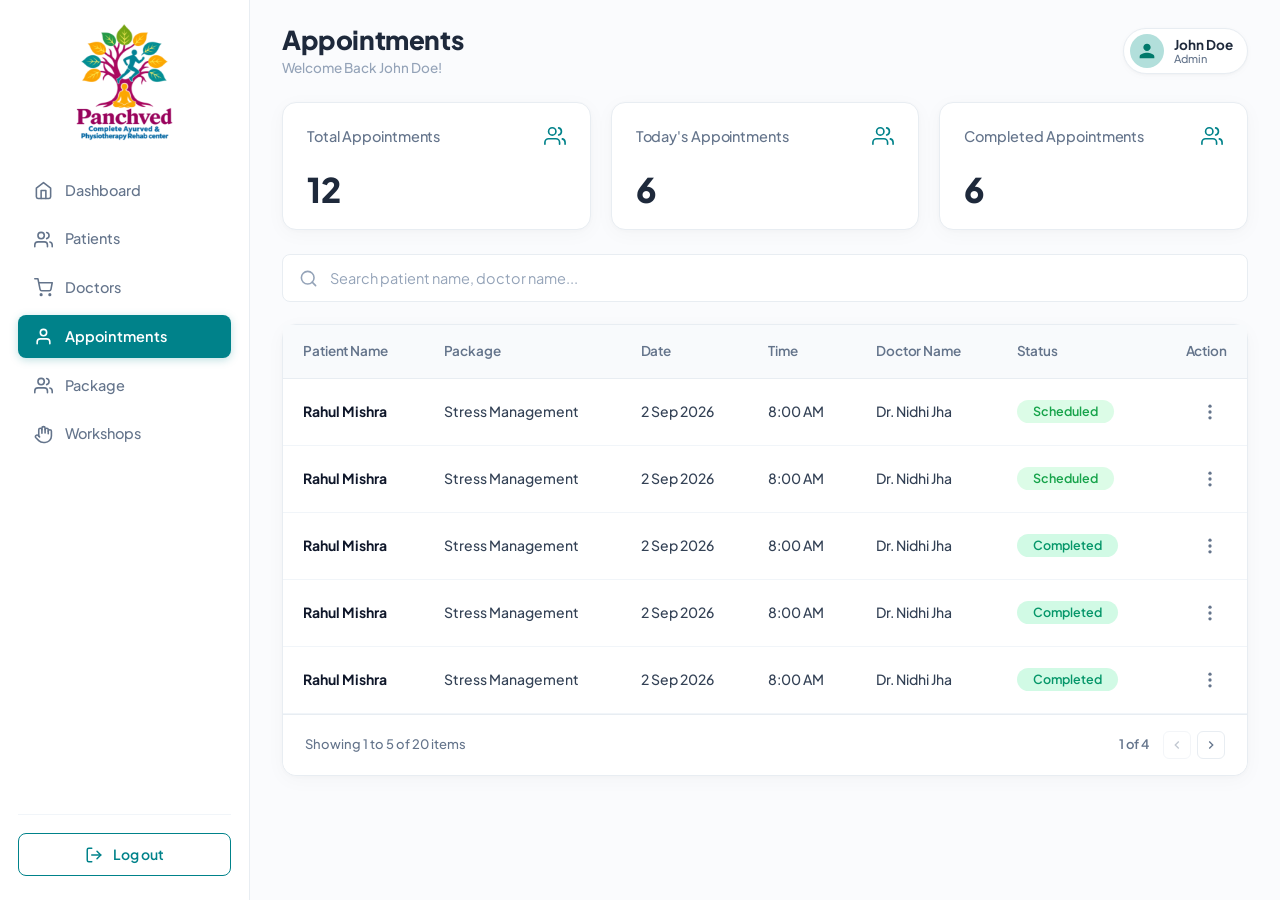
==== appointments.html @ 7e0743d9 "update panchved code" ====
<!DOCTYPE html>
<html lang="en">
<head>
  <meta charset="UTF-8">
  <meta name="viewport" content="width=device-width, initial-scale=1.0">
  <title>Appointments - Panchved Complete Ayurved &amp; Physiotherapy Rehab Center</title>

  <!-- Google Fonts: Plus Jakarta Sans -->
  <link rel="preconnect" href="https://fonts.googleapis.com">
  <link rel="preconnect" href="https://fonts.gstatic.com" crossorigin>
  <link href="https://fonts.googleapis.com/css2?family=Plus+Jakarta+Sans:wght@400;500;600;700;800&display=swap" rel="stylesheet">

  <link rel="stylesheet" href="dashboard.css">
  <link rel="stylesheet" href="patients.css">
  <link rel="stylesheet" href="appointments.css">
</head>
<body>
  <div class="dashboard-layout">
    
    <!-- Mobile Header Bar -->
    <header class="mobile-topbar">
      <button class="menu-toggle-btn" id="menuToggleBtn" aria-label="Toggle navigation menu">
        <svg viewBox="0 0 24 24" fill="none" stroke="currentColor" stroke-width="2" stroke-linecap="round" stroke-linejoin="round">
          <line x1="3" y1="12" x2="21" y2="12"></line>
          <line x1="3" y1="6" x2="21" y2="6"></line>
          <line x1="3" y1="18" x2="21" y2="18"></line>
        </svg>
      </button>
      <div class="mobile-logo-title">
        <span class="brand-title">Panchved</span>
      </div>
      <div class="user-avatar-sm">
        <svg viewBox="0 0 24 24" fill="currentColor">
          <path d="M12 2C6.48 2 2 6.48 2 12s4.48 10 10 10 10-4.48 10-10S17.52 2 12 2zm0 3c1.66 0 3 1.34 3 3s-1.34 3-3 3-3-1.34-3-3 1.34-3 3-3zm0 14.2c-2.5 0-4.71-1.28-6-3.22.03-1.99 4-3.08 6-3.08 1.99 0 5.97 1.09 6 3.08-1.29 1.94-3.5 3.22-6 3.22z"/>
        </svg>
      </div>
    </header>

    <!-- Sidebar Overlay for mobile -->
    <div class="sidebar-overlay" id="sidebarOverlay"></div>

    <!-- Sidebar Navigation -->
    <aside class="sidebar" id="sidebar">
      <!-- Logo Section -->
      <div class="brand-section">
        <a href="dashboard.html" class="brand-logo" aria-label="Panchved Logo">
          <img src="assets/logo.svg" alt="Panchved - Complete Ayurved &amp; Physiotherapy Rehab center" class="brand-logo-img">
        </a>
      </div>

      <!-- Navigation Links -->
      <nav class="sidebar-nav">
        <ul class="nav-list">
          <li class="nav-item">
            <a href="dashboard.html" class="nav-link">
              <svg class="nav-icon" viewBox="0 0 24 24" fill="none" stroke="currentColor" stroke-width="2" stroke-linecap="round" stroke-linejoin="round">
                <path d="M3 9l9-7 9 7v11a2 2 0 0 1-2 2H5a2 2 0 0 1-2-2z"></path>
                <polyline points="9 22 9 12 15 12 15 22"></polyline>
              </svg>
              <span>Dashboard</span>
            </a>
          </li>

          <li class="nav-item">
            <a href="patients.html" class="nav-link">
              <svg class="nav-icon" viewBox="0 0 24 24" fill="none" stroke="currentColor" stroke-width="2" stroke-linecap="round" stroke-linejoin="round">
                <path d="M17 21v-2a4 4 0 0 0-4-4H5a4 4 0 0 0-4 4v2"></path>
                <circle cx="9" cy="7" r="4"></circle>
                <path d="M23 21v-2a4 4 0 0 0-3-3.87"></path>
                <path d="M16 3.13a4 4 0 0 1 0 7.75"></path>
              </svg>
              <span>Patients</span>
            </a>
          </li>

          <li class="nav-item">
            <a href="doctors.html" class="nav-link">
              <svg class="nav-icon" viewBox="0 0 24 24" fill="none" stroke="currentColor" stroke-width="2" stroke-linecap="round" stroke-linejoin="round">
                <circle cx="9" cy="21" r="1"></circle>
                <circle cx="20" cy="21" r="1"></circle>
                <path d="M1 1h4l2.68 13.39a2 2 0 0 0 2 1.61h9.72a2 2 0 0 0 2-1.61L23 6H6"></path>
              </svg>
              <span>Doctors</span>
            </a>
          </li>

          <li class="nav-item">
            <a href="appointments.html" class="nav-link active">
              <svg class="nav-icon" viewBox="0 0 24 24" fill="none" stroke="currentColor" stroke-width="2" stroke-linecap="round" stroke-linejoin="round">
                <path d="M20 21v-2a4 4 0 0 0-4-4H8a4 4 0 0 0-4 4v2"></path>
                <circle cx="12" cy="7" r="4"></circle>
              </svg>
              <span>Appointments</span>
            </a>
          </li>

          <li class="nav-item">
            <a href="packages.html" class="nav-link">
              <svg class="nav-icon" viewBox="0 0 24 24" fill="none" stroke="currentColor" stroke-width="2" stroke-linecap="round" stroke-linejoin="round">
                <path d="M17 21v-2a4 4 0 0 0-4-4H5a4 4 0 0 0-4 4v2"></path>
                <circle cx="9" cy="7" r="4"></circle>
                <path d="M23 21v-2a4 4 0 0 0-3-3.87"></path>
                <path d="M16 3.13a4 4 0 0 1 0 7.75"></path>
              </svg>
              <span>Package</span>
            </a>
          </li>

          <li class="nav-item">
            <a href="workshops.html" class="nav-link">
              <svg class="nav-icon" viewBox="0 0 24 24" fill="none" stroke="currentColor" stroke-width="2" stroke-linecap="round" stroke-linejoin="round">
                <path d="M18 11V6a2 2 0 0 0-2-2v0a2 2 0 0 0-2 2v0"></path>
                <path d="M14 10V4a2 2 0 0 0-2-2v0a2 2 0 0 0-2 2v2"></path>
                <path d="M10 10.5V6a2 2 0 0 0-2-2v0a2 2 0 0 0-2 2v8"></path>
                <path d="M18 8a2 2 0 1 1 4 0v6a8 8 0 0 1-8 8h-2c-2.8 0-4.5-.86-5.99-2.34l-3.6-3.6a2 2 0 0 1 2.83-2.82L7 15"></path>
              </svg>
              <span>Workshops</span>
            </a>
          </li>
        </ul>
      </nav>

      <!-- Logout Button at bottom -->
      <div class="sidebar-footer">
        <a href="index.html" class="logout-btn">
          <svg class="logout-icon" viewBox="0 0 24 24" fill="none" stroke="currentColor" stroke-width="2" stroke-linecap="round" stroke-linejoin="round">
            <path d="M9 21H5a2 2 0 0 1-2-2V5a2 2 0 0 1 2-2h4"></path>
            <polyline points="16 17 21 12 16 7"></polyline>
            <line x1="21" y1="12" x2="9" y2="12"></line>
          </svg>
          <span>Log out</span>
        </a>
      </div>
    </aside>

    <!-- Main Content Area -->
    <main class="main-content">
      
      <!-- Content Header -->
      <header class="content-header">
        <div class="header-titles">
          <h1 class="page-title">Appointments</h1>
          <p class="welcome-text">Welcome Back John Doe!</p>
        </div>

        <!-- User Profile Badge -->
        <div class="user-profile-badge" tabindex="0" role="button" aria-label="User Profile for John Doe">
          <div class="avatar-circle">
            <svg viewBox="0 0 24 24" fill="currentColor">
              <path d="M12 12c2.21 0 4-1.79 4-4s-1.79-4-4-4-4 1.79-4 4 1.79 4 4 4zm0 2c-2.67 0-8 1.34-8 4v2h16v-2c0-2.66-5.33-4-8-4z"/>
            </svg>
          </div>
          <div class="user-info">
            <span class="user-name">John Doe</span>
            <span class="user-role">Admin</span>
          </div>
        </div>
      </header>

      <!-- Stats Grid (Row of 3 Cards matching Screen 1) -->
      <section class="appointments-stats-grid" aria-label="Appointments Statistics">
        
        <!-- Total Appointments Card -->
        <div class="stat-card">
          <div class="stat-card-header">
            <span class="stat-title">Total Appointments</span>
            <div class="stat-icon-wrapper">
              <svg class="stat-icon" viewBox="0 0 24 24" fill="none" stroke="currentColor" stroke-width="2" stroke-linecap="round" stroke-linejoin="round">
                <path d="M17 21v-2a4 4 0 0 0-4-4H5a4 4 0 0 0-4 4v2"></path>
                <circle cx="9" cy="7" r="4"></circle>
                <path d="M23 21v-2a4 4 0 0 0-3-3.87"></path>
                <path d="M16 3.13a4 4 0 0 1 0 7.75"></path>
              </svg>
            </div>
          </div>
          <div class="stat-value">12</div>
        </div>

        <!-- Today's Appointments Card -->
        <div class="stat-card">
          <div class="stat-card-header">
            <span class="stat-title">Today's Appointments</span>
            <div class="stat-icon-wrapper">
              <svg class="stat-icon" viewBox="0 0 24 24" fill="none" stroke="currentColor" stroke-width="2" stroke-linecap="round" stroke-linejoin="round">
                <path d="M17 21v-2a4 4 0 0 0-4-4H5a4 4 0 0 0-4 4v2"></path>
                <circle cx="9" cy="7" r="4"></circle>
                <path d="M23 21v-2a4 4 0 0 0-3-3.87"></path>
                <path d="M16 3.13a4 4 0 0 1 0 7.75"></path>
              </svg>
            </div>
          </div>
          <div class="stat-value">6</div>
        </div>

        <!-- Completed Appointments Card -->
        <div class="stat-card">
          <div class="stat-card-header">
            <span class="stat-title">Completed Appointments</span>
            <div class="stat-icon-wrapper">
              <svg class="stat-icon" viewBox="0 0 24 24" fill="none" stroke="currentColor" stroke-width="2" stroke-linecap="round" stroke-linejoin="round">
                <path d="M17 21v-2a4 4 0 0 0-4-4H5a4 4 0 0 0-4 4v2"></path>
                <circle cx="9" cy="7" r="4"></circle>
                <path d="M23 21v-2a4 4 0 0 0-3-3.87"></path>
                <path d="M16 3.13a4 4 0 0 1 0 7.75"></path>
              </svg>
            </div>
          </div>
          <div class="stat-value">6</div>
        </div>

      </section>

      <!-- Search Toolbar -->
      <section class="toolbar-section full-width-search" aria-label="Search Appointments">
        <div class="search-box-wrapper">
          <svg class="search-icon" viewBox="0 0 24 24" fill="none" stroke="currentColor" stroke-width="2" stroke-linecap="round" stroke-linejoin="round">
            <circle cx="11" cy="11" r="8"></circle>
            <line x1="21" y1="21" x2="16.65" y2="16.65"></line>
          </svg>
          <input 
            type="text" 
            id="appointmentSearchInput" 
            class="search-input" 
            placeholder="Search patient name, doctor name..." 
            aria-label="Search patient name or doctor name"
          />
          <button type="button" class="clear-search-btn" id="clearAppointmentSearchBtn" aria-label="Clear search">×</button>
        </div>
      </section>

      <!-- Appointments Table Card -->
      <section class="table-card" aria-label="Appointments Table">
        <div class="table-responsive">
          <table class="patients-table appointments-table" id="appointmentsTable">
            <thead>
              <tr>
                <th scope="col" class="th-patient-name">Patient Name</th>
                <th scope="col" class="th-package">Package</th>
                <th scope="col" class="th-date">Date</th>
                <th scope="col" class="th-time">Time</th>
                <th scope="col" class="th-doctor">Doctor Name</th>
                <th scope="col" class="th-status">Status</th>
                <th scope="col" class="th-action text-right">Action</th>
              </tr>
            </thead>
            <tbody id="appointmentsTableBody">
              
              <!-- Row 1: Scheduled -->
              <tr class="appointment-row" 
                  data-id="ABC-001"
                  data-patient="Rahul Mishra"
                  data-package="Stress Management"
                  data-date="2 Sept 2026"
                  data-time="03:00 - 03:45 PM"
                  data-table-time="8:00 AM"
                  data-doctor="Dr. Nidhi Jha"
                  data-duration="45 min"
                  data-agenda="Lorem ipsum simple tx Lorem ipsumLorem ipsum simple tx Lorem ipsum"
                  data-prescription="Lorem ipsum simple tx Lorem ipsumLorem ipsum simple tx Lorem ipsum"
                  data-status="Scheduled">
                <td class="td-patient-name font-bold">Rahul Mishra</td>
                <td class="td-package text-muted-dark">Stress Management</td>
                <td class="td-date text-muted-dark">2 Sep 2026</td>
                <td class="td-time text-muted-dark">8:00 AM</td>
                <td class="td-doctor text-muted-dark doctor-name-cell">Dr. Nidhi Jha</td>
                <td class="td-status">
                  <span class="status-badge appt-status status-scheduled">Scheduled</span>
                </td>
                <td class="td-action text-right">
                  <div class="action-menu-container">
                    <button type="button" class="action-dots-btn" aria-label="Actions for Rahul Mishra">
                      <svg viewBox="0 0 24 24" fill="currentColor"><circle cx="12" cy="5" r="2"></circle><circle cx="12" cy="12" r="2"></circle><circle cx="12" cy="19" r="2"></circle></svg>
                    </button>
                    <div class="action-dropdown appt-dropdown" role="menu">
                      <button type="button" class="dropdown-item reassign-btn" role="menuitem">
                        <svg class="item-icon" viewBox="0 0 24 24" fill="none" stroke="currentColor" stroke-width="2">
                          <path d="M17 3a2.828 2.828 0 1 1 4 4L7.5 20.5 2 22l1.5-5.5L17 3z"></path>
                        </svg>
                        <span>Reassign Doctor</span>
                      </button>
                      <button type="button" class="dropdown-item view-appt-btn" role="menuitem">
                        <svg class="item-icon" viewBox="0 0 24 24" fill="none" stroke="currentColor" stroke-width="2">
                          <path d="M1 12s4-8 11-8 11 8 11 8-4 8-11 8-11-8z"></path>
                          <circle cx="12" cy="12" r="3"></circle>
                        </svg>
                        <span>View</span>
                      </button>
                    </div>
                  </div>
                </td>
              </tr>

              <!-- Row 2: Scheduled -->
              <tr class="appointment-row" 
                  data-id="ABC-002"
                  data-patient="Rahul Mishra"
                  data-package="Stress Management"
                  data-date="2 Sept 2026"
                  data-time="03:00 - 03:45 PM"
                  data-table-time="8:00 AM"
                  data-doctor="Dr. Nidhi Jha"
                  data-duration="45 min"
                  data-agenda="Lorem ipsum simple tx Lorem ipsumLorem ipsum simple tx Lorem ipsum"
                  data-prescription="Lorem ipsum simple tx Lorem ipsumLorem ipsum simple tx Lorem ipsum"
                  data-status="Scheduled">
                <td class="td-patient-name font-bold">Rahul Mishra</td>
                <td class="td-package text-muted-dark">Stress Management</td>
                <td class="td-date text-muted-dark">2 Sep 2026</td>
                <td class="td-time text-muted-dark">8:00 AM</td>
                <td class="td-doctor text-muted-dark doctor-name-cell">Dr. Nidhi Jha</td>
                <td class="td-status">
                  <span class="status-badge appt-status status-scheduled">Scheduled</span>
                </td>
                <td class="td-action text-right">
                  <div class="action-menu-container">
                    <button type="button" class="action-dots-btn" aria-label="Actions for Rahul Mishra">
                      <svg viewBox="0 0 24 24" fill="currentColor"><circle cx="12" cy="5" r="2"></circle><circle cx="12" cy="12" r="2"></circle><circle cx="12" cy="19" r="2"></circle></svg>
                    </button>
                    <div class="action-dropdown appt-dropdown" role="menu">
                      <button type="button" class="dropdown-item reassign-btn" role="menuitem">
                        <svg class="item-icon" viewBox="0 0 24 24" fill="none" stroke="currentColor" stroke-width="2"><path d="M17 3a2.828 2.828 0 1 1 4 4L7.5 20.5 2 22l1.5-5.5L17 3z"></path></svg>
                        <span>Reassign Doctor</span>
                      </button>
                      <button type="button" class="dropdown-item view-appt-btn" role="menuitem">
                        <svg class="item-icon" viewBox="0 0 24 24" fill="none" stroke="currentColor" stroke-width="2"><path d="M1 12s4-8 11-8 11 8 11 8-4 8-11 8-11-8z"></path><circle cx="12" cy="12" r="3"></circle></svg>
                        <span>View</span>
                      </button>
                    </div>
                  </div>
                </td>
              </tr>

              <!-- Row 3: Completed -->
              <tr class="appointment-row" 
                  data-id="ABC-003"
                  data-patient="Rahul Mishra"
                  data-package="Stress Management"
                  data-date="2 Sept 2026"
                  data-time="03:00 - 03:45 PM"
                  data-table-time="8:00 AM"
                  data-doctor="Dr. Nidhi Jha"
                  data-duration="45 min"
                  data-agenda="Lorem ipsum simple tx Lorem ipsumLorem ipsum simple tx Lorem ipsum"
                  data-prescription="Lorem ipsum simple tx Lorem ipsumLorem ipsum simple tx Lorem ipsum"
                  data-status="Completed">
                <td class="td-patient-name font-bold">Rahul Mishra</td>
                <td class="td-package text-muted-dark">Stress Management</td>
                <td class="td-date text-muted-dark">2 Sep 2026</td>
                <td class="td-time text-muted-dark">8:00 AM</td>
                <td class="td-doctor text-muted-dark doctor-name-cell">Dr. Nidhi Jha</td>
                <td class="td-status">
                  <span class="status-badge appt-status status-completed">Completed</span>
                </td>
                <td class="td-action text-right">
                  <div class="action-menu-container">
                    <button type="button" class="action-dots-btn" aria-label="Actions for Rahul Mishra">
                      <svg viewBox="0 0 24 24" fill="currentColor"><circle cx="12" cy="5" r="2"></circle><circle cx="12" cy="12" r="2"></circle><circle cx="12" cy="19" r="2"></circle></svg>
                    </button>
                    <div class="action-dropdown appt-dropdown" role="menu">
                      <button type="button" class="dropdown-item reassign-btn" role="menuitem">
                        <svg class="item-icon" viewBox="0 0 24 24" fill="none" stroke="currentColor" stroke-width="2"><path d="M17 3a2.828 2.828 0 1 1 4 4L7.5 20.5 2 22l1.5-5.5L17 3z"></path></svg>
                        <span>Reassign Doctor</span>
                      </button>
                      <button type="button" class="dropdown-item view-appt-btn" role="menuitem">
                        <svg class="item-icon" viewBox="0 0 24 24" fill="none" stroke="currentColor" stroke-width="2"><path d="M1 12s4-8 11-8 11 8 11 8-4 8-11 8-11-8z"></path><circle cx="12" cy="12" r="3"></circle></svg>
                        <span>View</span>
                      </button>
                    </div>
                  </div>
                </td>
              </tr>

              <!-- Row 4: Completed -->
              <tr class="appointment-row" 
                  data-id="ABC-004"
                  data-patient="Rahul Mishra"
                  data-package="Stress Management"
                  data-date="2 Sept 2026"
                  data-time="03:00 - 03:45 PM"
                  data-table-time="8:00 AM"
                  data-doctor="Dr. Nidhi Jha"
                  data-duration="45 min"
                  data-agenda="Lorem ipsum simple tx Lorem ipsumLorem ipsum simple tx Lorem ipsum"
                  data-prescription="Lorem ipsum simple tx Lorem ipsumLorem ipsum simple tx Lorem ipsum"
                  data-status="Completed">
                <td class="td-patient-name font-bold">Rahul Mishra</td>
                <td class="td-package text-muted-dark">Stress Management</td>
                <td class="td-date text-muted-dark">2 Sep 2026</td>
                <td class="td-time text-muted-dark">8:00 AM</td>
                <td class="td-doctor text-muted-dark doctor-name-cell">Dr. Nidhi Jha</td>
                <td class="td-status">
                  <span class="status-badge appt-status status-completed">Completed</span>
                </td>
                <td class="td-action text-right">
                  <div class="action-menu-container">
                    <button type="button" class="action-dots-btn" aria-label="Actions for Rahul Mishra">
                      <svg viewBox="0 0 24 24" fill="currentColor"><circle cx="12" cy="5" r="2"></circle><circle cx="12" cy="12" r="2"></circle><circle cx="12" cy="19" r="2"></circle></svg>
                    </button>
                    <div class="action-dropdown appt-dropdown" role="menu">
                      <button type="button" class="dropdown-item reassign-btn" role="menuitem">
                        <svg class="item-icon" viewBox="0 0 24 24" fill="none" stroke="currentColor" stroke-width="2"><path d="M17 3a2.828 2.828 0 1 1 4 4L7.5 20.5 2 22l1.5-5.5L17 3z"></path></svg>
                        <span>Reassign Doctor</span>
                      </button>
                      <button type="button" class="dropdown-item view-appt-btn" role="menuitem">
                        <svg class="item-icon" viewBox="0 0 24 24" fill="none" stroke="currentColor" stroke-width="2"><path d="M1 12s4-8 11-8 11 8 11 8-4 8-11 8-11-8z"></path><circle cx="12" cy="12" r="3"></circle></svg>
                        <span>View</span>
                      </button>
                    </div>
                  </div>
                </td>
              </tr>

              <!-- Row 5: Completed -->
              <tr class="appointment-row" 
                  data-id="ABC-005"
                  data-patient="Rahul Mishra"
                  data-package="Stress Management"
                  data-date="2 Sept 2026"
                  data-time="03:00 - 03:45 PM"
                  data-table-time="8:00 AM"
                  data-doctor="Dr. Nidhi Jha"
                  data-duration="45 min"
                  data-agenda="Lorem ipsum simple tx Lorem ipsumLorem ipsum simple tx Lorem ipsum"
                  data-prescription="Lorem ipsum simple tx Lorem ipsumLorem ipsum simple tx Lorem ipsum"
                  data-status="Completed">
                <td class="td-patient-name font-bold">Rahul Mishra</td>
                <td class="td-package text-muted-dark">Stress Management</td>
                <td class="td-date text-muted-dark">2 Sep 2026</td>
                <td class="td-time text-muted-dark">8:00 AM</td>
                <td class="td-doctor text-muted-dark doctor-name-cell">Dr. Nidhi Jha</td>
                <td class="td-status">
                  <span class="status-badge appt-status status-completed">Completed</span>
                </td>
                <td class="td-action text-right">
                  <div class="action-menu-container">
                    <button type="button" class="action-dots-btn" aria-label="Actions for Rahul Mishra">
                      <svg viewBox="0 0 24 24" fill="currentColor"><circle cx="12" cy="5" r="2"></circle><circle cx="12" cy="12" r="2"></circle><circle cx="12" cy="19" r="2"></circle></svg>
                    </button>
                    <div class="action-dropdown appt-dropdown" role="menu">
                      <button type="button" class="dropdown-item reassign-btn" role="menuitem">
                        <svg class="item-icon" viewBox="0 0 24 24" fill="none" stroke="currentColor" stroke-width="2"><path d="M17 3a2.828 2.828 0 1 1 4 4L7.5 20.5 2 22l1.5-5.5L17 3z"></path></svg>
                        <span>Reassign Doctor</span>
                      </button>
                      <button type="button" class="dropdown-item view-appt-btn" role="menuitem">
                        <svg class="item-icon" viewBox="0 0 24 24" fill="none" stroke="currentColor" stroke-width="2"><path d="M1 12s4-8 11-8 11 8 11 8-4 8-11 8-11-8z"></path><circle cx="12" cy="12" r="3"></circle></svg>
                        <span>View</span>
                      </button>
                    </div>
                  </div>
                </td>
              </tr>

            </tbody>
          </table>
        </div>

        <!-- Table Footer / Pagination -->
        <footer class="table-pagination-footer">
          <div class="pagination-info">
            Showing <span id="apptShowingStart">1</span> to <span id="apptShowingEnd">5</span> of <span id="apptTotalItems">20</span> items
          </div>
          <div class="pagination-controls">
            <span class="page-indicator" id="apptPageIndicator">1 of 4</span>
            <div class="page-arrows">
              <button type="button" class="pagination-arrow-btn" id="apptPrevPageBtn" aria-label="Previous page" disabled>
                <svg viewBox="0 0 24 24" fill="none" stroke="currentColor" stroke-width="2.2"><polyline points="15 18 9 12 15 6"></polyline></svg>
              </button>
              <button type="button" class="pagination-arrow-btn" id="apptNextPageBtn" aria-label="Next page">
                <svg viewBox="0 0 24 24" fill="none" stroke="currentColor" stroke-width="2.2"><polyline points="9 18 15 12 9 6"></polyline></svg>
              </button>
            </div>
          </div>
        </footer>
      </section>

    </main>
  </div>

  <!-- ==========================================================================
       MODAL 1: REASSIGN DOCTOR MODAL DIALOG (Screen 2)
       ========================================================================== -->
  <div class="modal-backdrop" id="reassignDoctorModal" role="dialog" aria-modal="true" aria-labelledby="reassignModalTitle" aria-hidden="true">
    <div class="modal-card reassign-modal-card">
      
      <button type="button" class="modal-close-btn" id="closeReassignModalBtn" aria-label="Close modal">
        <svg viewBox="0 0 24 24" fill="none" stroke="currentColor" stroke-width="2.2"><line x1="18" y1="6" x2="6" y2="18"></line><line x1="6" y1="6" x2="18" y2="18"></line></svg>
      </button>

      <div class="reassign-modal-content">
        <h2 id="reassignModalTitle" class="reassign-modal-title">Reassign Doctor</h2>
        
        <form id="reassignForm" class="reassign-form">
          <div class="form-field-group">
            <label for="doctorSelectInput" class="form-label">Select Doctor</label>
            <div class="select-dropdown-container">
              <select id="doctorSelectInput" class="form-select-input" required>
                <option value="" disabled selected>Select Doctor</option>
                <option value="Dr. Nidhi Jha">Dr. Nidhi Jha</option>
                <option value="Dr. Rohit Mehra">Dr. Rohit Mehra</option>
                <option value="Dr. Priya Patel">Dr. Priya Patel</option>
                <option value="Dr. Ankit Verma">Dr. Ankit Verma</option>
              </select>
              <svg class="select-chevron" viewBox="0 0 24 24" fill="none" stroke="currentColor" stroke-width="2.2">
                <polyline points="6 9 12 15 18 9"></polyline>
              </svg>
            </div>
          </div>

          <div class="reassign-btn-row">
            <button type="submit" class="reassign-submit-btn" id="reassignSubmitBtn">
              <span>Reassign</span>
            </button>
          </div>
        </form>
      </div>

    </div>
  </div>

  <!-- ==========================================================================
       MODAL 2: VIEW APPOINTMENT HISTORY MODAL DIALOG (Screen 3)
       ========================================================================== -->
  <div class="modal-backdrop" id="viewAppointmentModal" role="dialog" aria-modal="true" aria-labelledby="apptModalTitle" aria-hidden="true">
    <div class="modal-card">
      
      <button type="button" class="modal-close-btn" id="closeApptModalBtn" aria-label="Close modal">
        <svg viewBox="0 0 24 24" fill="none" stroke="currentColor" stroke-width="2.2"><line x1="18" y1="6" x2="6" y2="18"></line><line x1="6" y1="6" x2="18" y2="18"></line></svg>
      </button>

      <header class="modal-header">
        <div class="modal-header-icon-wrapper">
          <svg class="modal-header-icon" viewBox="0 0 24 24" fill="none" stroke="currentColor" stroke-width="2">
            <path d="M1 12s4-8 11-8 11 8 11 8-4 8-11 8-11-8z"></path>
            <circle cx="12" cy="12" r="3"></circle>
          </svg>
        </div>
        <div class="modal-header-text">
          <h2 id="apptModalTitle" class="modal-title">View</h2>
          <p class="modal-subtitle">Your Viewing Appointment History</p>
        </div>
      </header>

      <div class="modal-body">
        <div class="details-grid">
          <div class="detail-row"><span class="detail-key">Appointment ID:</span><span class="detail-val" id="modalApptId">ABC-001</span></div>
          <div class="detail-row"><span class="detail-key">Patient Name:</span><span class="detail-val" id="modalApptPatient">Rahul Mishra</span></div>
          <div class="detail-row"><span class="detail-key">Package:</span><span class="detail-val" id="modalApptPackage">Stress Management</span></div>
          <div class="detail-row"><span class="detail-key">Date:</span><span class="detail-val" id="modalApptDate">2 Sept 2026</span></div>
          <div class="detail-row"><span class="detail-key">Time:</span><span class="detail-val" id="modalApptTime">03:00 - 03:45 PM</span></div>
          <div class="detail-row"><span class="detail-key">Doctors Name:</span><span class="detail-val" id="modalApptDoctor">Dr. Rohit Mehra</span></div>
          <div class="detail-row"><span class="detail-key">Duration:</span><span class="detail-val" id="modalApptDuration">45 min</span></div>
          <div class="detail-row"><span class="detail-key">Agenda:</span><span class="detail-val text-long" id="modalApptAgenda">Lorem ipsum simple tx Lorem ipsumLorem ipsum simple tx Lorem ipsum</span></div>
          <div class="detail-row"><span class="detail-key">Prescription :</span><span class="detail-val text-long" id="modalApptPrescription">Lorem ipsum simple tx Lorem ipsumLorem ipsum simple tx Lorem ipsum</span></div>
        </div>
      </div>

    </div>
  </div>

  <script src="dashboard.js"></script>
  <script src="appointments.js"></script>
</body>
</html>
---- dashboard.css ----
/* ==========================================================================
   Panchved Admin - Dashboard Styles
   Theme: Healthcare / Ayurveda & Physiotherapy Management
   ========================================================================== */

:root {
  /* Brand Color Palette */
  --primary-teal: #00828A;
  --primary-teal-hover: #006D74;
  --primary-teal-light: rgba(0, 130, 138, 0.08);
  --primary-teal-focus-ring: rgba(0, 130, 138, 0.18);
  
  --brand-magenta: #941854;
  --brand-blue: #0F647E;
  
  /* Neutral Color Palette */
  --bg-page: #FAFBFD;
  --bg-card: #FFFFFF;
  --bg-sidebar: #FFFFFF;
  
  --text-primary: #1E293B;
  --text-secondary: #64748B;
  --text-muted: #94A3B8;
  
  /* Borders & Dividers */
  --border-color: #E8EDF2;
  --border-subtle: #F1F5F9;
  --border-hover: #CBD5E1;
  --grid-line-color: #E2E8F0;
  
  /* UI Metrics */
  --sidebar-width: 250px;
  --radius-sm: 6px;
  --radius-md: 8px;
  --radius-lg: 14px;
  --radius-xl: 18px;
  --radius-pill: 50px;
  
  /* Shadows */
  --shadow-subtle: 0 2px 10px rgba(0, 0, 0, 0.02), 0 1px 3px rgba(0, 0, 0, 0.03);
  --shadow-card: 0 4px 20px rgba(0, 0, 0, 0.03), 0 1px 4px rgba(0, 0, 0, 0.02);
  --shadow-tooltip: 0 4px 16px rgba(0, 0, 0, 0.08);
  
  /* Typography */
  --font-family: 'Plus Jakarta Sans', -apple-system, BlinkMacSystemFont, 'Segoe UI', Roboto, Helvetica, Arial, sans-serif;
  --transition-fast: 0.18s ease;
  --transition-normal: 0.25s ease;
}

/* Base Reset */
*, *::before, *::after {
  box-sizing: border-box;
  margin: 0;
  padding: 0;
}

html {
  font-size: 16px;
  -webkit-text-size-adjust: 100%;
}

body {
  font-family: var(--font-family);
  background-color: var(--bg-page);
  color: var(--text-primary);
  min-height: 100vh;
  line-height: 1.5;
  -webkit-font-smoothing: antialiased;
  -moz-osx-font-smoothing: grayscale;
}

/* Dashboard Overall Grid/Flex Layout */
.dashboard-layout {
  display: flex;
  min-height: 100vh;
  width: 100%;
}

/* ==========================================================================
   Mobile Header Bar (Visible on mobile only)
   ========================================================================== */
.mobile-topbar {
  display: none;
  position: fixed;
  top: 0;
  left: 0;
  right: 0;
  height: 60px;
  background: #FFFFFF;
  border-bottom: 1px solid var(--border-color);
  padding: 0 16px;
  align-items: center;
  justify-content: space-between;
  z-index: 100;
}

.menu-toggle-btn {
  background: none;
  border: none;
  padding: 8px;
  cursor: pointer;
  color: var(--text-primary);
  border-radius: var(--radius-sm);
  display: flex;
  align-items: center;
  justify-content: center;
}

.menu-toggle-btn svg {
  width: 24px;
  height: 24px;
}

.mobile-logo-title .brand-title {
  font-size: 18px;
  font-weight: 800;
  color: var(--brand-magenta);
}

.user-avatar-sm {
  width: 34px;
  height: 34px;
  border-radius: 50%;
  background: var(--primary-teal-light);
  color: var(--primary-teal);
  display: flex;
  align-items: center;
  justify-content: center;
}

.user-avatar-sm svg {
  width: 20px;
  height: 20px;
}

.sidebar-overlay {
  display: none;
  position: fixed;
  inset: 0;
  background: rgba(15, 23, 42, 0.4);
  backdrop-filter: blur(2px);
  z-index: 90;
  opacity: 0;
  transition: opacity var(--transition-normal);
}

.sidebar-overlay.active {
  display: block;
  opacity: 1;
}

/* ==========================================================================
   Sidebar Navigation
   ========================================================================== */
.sidebar {
  width: var(--sidebar-width);
  background-color: var(--bg-sidebar);
  border-right: 1px solid var(--border-color);
  display: flex;
  flex-direction: column;
  flex-shrink: 0;
  padding: 24px 18px 24px;
  height: 100vh;
  position: sticky;
  top: 0;
  overflow-y: auto;
  z-index: 95;
  transition: transform var(--transition-normal);
}

/* Sidebar Brand / Logo */
.brand-section {
  display: flex;
  flex-direction: column;
  align-items: center;
  justify-content: center;
  padding-bottom: 20px;
  user-select: none;
}

.brand-logo {
  display: flex;
  justify-content: center;
  align-items: center;
  text-decoration: none;
  transition: transform var(--transition-fast);
}

.brand-logo:hover {
  transform: scale(1.03);
}

.brand-logo-img {
  width: 105px;
  max-width: 100%;
  height: auto;
  display: block;
  object-fit: contain;
}

/* Sidebar Nav Items */
.sidebar-nav {
  flex: 1;
  margin-top: 8px;
}

.nav-list {
  list-style: none;
  display: flex;
  flex-direction: column;
  gap: 6px;
}

.nav-item {
  width: 100%;
}

.nav-link {
  display: flex;
  align-items: center;
  gap: 12px;
  padding: 10.5px 16px;
  color: var(--text-secondary);
  text-decoration: none;
  font-size: 14.5px;
  font-weight: 500;
  border-radius: var(--radius-md);
  transition: all var(--transition-fast);
}

.nav-icon {
  width: 19px;
  height: 19px;
  stroke-width: 2;
  flex-shrink: 0;
  transition: stroke var(--transition-fast);
}

.nav-link:hover {
  background-color: var(--primary-teal-light);
  color: var(--primary-teal);
}

.nav-link.active {
  background-color: var(--primary-teal);
  color: #FFFFFF;
  font-weight: 600;
  box-shadow: 0 2px 8px rgba(0, 130, 138, 0.25);
}

.nav-link.active .nav-icon {
  stroke: #FFFFFF;
}

/* Sidebar Footer / Log out */
.sidebar-footer {
  padding-top: 18px;
  border-top: 1px solid var(--border-subtle);
}

.logout-btn {
  display: flex;
  align-items: center;
  justify-content: center;
  gap: 10px;
  width: 100%;
  padding: 10px 14px;
  background-color: #FFFFFF;
  border: 1.5px solid var(--primary-teal);
  color: var(--primary-teal);
  text-decoration: none;
  font-size: 14px;
  font-weight: 600;
  border-radius: var(--radius-md);
  transition: all var(--transition-fast);
}

.logout-icon {
  width: 18px;
  height: 18px;
}

.logout-btn:hover {
  background-color: var(--primary-teal);
  color: #FFFFFF;
  box-shadow: 0 2px 8px rgba(0, 130, 138, 0.2);
}

/* ==========================================================================
   Main Content Layout
   ========================================================================== */
.main-content {
  flex: 1;
  display: flex;
  flex-direction: column;
  padding: 24px 32px 36px;
  max-width: 1440px;
  overflow-x: hidden;
}

/* Content Header */
.content-header {
  display: flex;
  align-items: center;
  justify-content: space-between;
  margin-bottom: 24px;
}

.header-titles .page-title {
  font-size: 26px;
  font-weight: 800;
  color: var(--text-primary);
  letter-spacing: -0.4px;
  line-height: 1.2;
}

.header-titles .welcome-text {
  font-size: 13.5px;
  font-weight: 500;
  color: var(--text-muted);
  margin-top: 3px;
}

/* User Profile Badge */
.user-profile-badge {
  display: inline-flex;
  align-items: center;
  gap: 10px;
  padding: 5px 14px 5px 6px;
  background: #FFFFFF;
  border: 1px solid var(--border-color);
  border-radius: var(--radius-pill);
  box-shadow: var(--shadow-subtle);
  cursor: pointer;
  user-select: none;
  transition: all var(--transition-fast);
}

.user-profile-badge:hover {
  border-color: var(--border-hover);
  box-shadow: 0 3px 12px rgba(0, 0, 0, 0.05);
}

.avatar-circle {
  width: 34px;
  height: 34px;
  border-radius: 50%;
  background-color: #B2DFDB;
  color: #00796B;
  display: flex;
  align-items: center;
  justify-content: center;
  overflow: hidden;
}

.avatar-circle svg {
  width: 22px;
  height: 22px;
}

.user-info {
  display: flex;
  flex-direction: column;
  line-height: 1.15;
}

.user-name {
  font-size: 13.5px;
  font-weight: 700;
  color: var(--text-primary);
}

.user-role {
  font-size: 11px;
  font-weight: 500;
  color: var(--text-secondary);
}

/* ==========================================================================
   Stats Grid
   ========================================================================== */
.stats-grid {
  display: grid;
  grid-template-columns: repeat(4, 1fr);
  gap: 18px;
  margin-bottom: 24px;
}

.stat-card {
  background: var(--bg-card);
  border: 1px solid var(--border-color);
  border-radius: var(--radius-lg);
  padding: 20px 22px 18px;
  box-shadow: var(--shadow-subtle);
  display: flex;
  flex-direction: column;
  justify-content: space-between;
  transition: transform var(--transition-fast), box-shadow var(--transition-fast), border-color var(--transition-fast);
}

.stat-card:hover {
  transform: translateY(-2px);
  border-color: var(--border-hover);
  box-shadow: var(--shadow-card);
}

.stat-card-header {
  display: flex;
  align-items: center;
  justify-content: space-between;
}

.stat-title {
  font-size: 14.5px;
  font-weight: 600;
  color: var(--text-secondary);
  letter-spacing: -0.1px;
}

.stat-icon-wrapper {
  display: flex;
  align-items: center;
  justify-content: center;
}

.stat-icon {
  width: 20px;
  height: 20px;
  color: var(--primary-teal);
  stroke-width: 1.8;
}

.stat-value {
  font-size: 34px;
  font-weight: 800;
  color: var(--text-primary);
  line-height: 1.1;
  margin-top: 14px;
  letter-spacing: -0.8px;
}

/* ==========================================================================
   Chart Card ("Total Patients Onboarded")
   ========================================================================== */
.chart-card {
  background: var(--bg-card);
  border: 1px solid var(--border-color);
  border-radius: var(--radius-lg);
  padding: 24px 28px 20px;
  box-shadow: var(--shadow-card);
  display: flex;
  flex-direction: column;
}

.chart-card-header {
  display: flex;
  align-items: center;
  justify-content: space-between;
  margin-bottom: 18px;
  flex-wrap: wrap;
  gap: 12px;
}

.chart-title {
  font-size: 18px;
  font-weight: 700;
  color: var(--text-primary);
  letter-spacing: -0.2px;
}

/* Filter Dropdown */
.custom-select {
  display: inline-flex;
  align-items: center;
  gap: 8px;
  padding: 6px 14px;
  background: #FFFFFF;
  border: 1px solid var(--border-color);
  border-radius: var(--radius-md);
  font-size: 13.5px;
  font-weight: 500;
  color: var(--text-secondary);
  cursor: pointer;
  user-select: none;
  transition: all var(--transition-fast);
}

.custom-select:hover {
  border-color: var(--primary-teal);
  color: var(--primary-teal);
}

.custom-select:focus-visible {
  outline: 2px solid var(--primary-teal);
  outline-offset: 1px;
}

.dropdown-chevron {
  width: 14px;
  height: 14px;
  stroke-width: 2.2;
}

/* SVG Chart */
.chart-container {
  width: 100%;
  overflow-x: auto;
  overflow-y: hidden;
  padding-bottom: 4px;
}

.svg-chart-wrapper {
  min-width: 720px;
  width: 100%;
  position: relative;
}

.patients-svg-chart {
  width: 100%;
  height: 380px;
  display: block;
}

/* SVG Grid & Axis Styles */
.grid-line {
  stroke: var(--grid-line-color);
  stroke-dasharray: 3 3;
  stroke-width: 1;
}

.axis-baseline {
  stroke: var(--grid-line-color);
  stroke-dasharray: none;
  stroke-width: 1.2;
}

.axis-label {
  font-family: var(--font-family);
  font-size: 12.5px;
  fill: var(--text-secondary);
  font-weight: 500;
  user-select: none;
}

.y-axis-label {
  text-anchor: end;
}

.x-axis-label {
  font-size: 12px;
}

/* Chart Curve & Points */
.chart-stroke {
  transition: stroke-width var(--transition-fast);
}

.point-circle {
  fill: #FFFFFF;
  stroke: var(--primary-teal);
  stroke-width: 2.5;
  cursor: pointer;
  transition: transform var(--transition-fast), r var(--transition-fast), fill var(--transition-fast);
}

.point-halo {
  fill: var(--primary-teal);
  opacity: 0.18;
  pointer-events: none;
  transition: opacity var(--transition-fast), r var(--transition-fast);
}

.point-circle:hover {
  r: 6;
  fill: var(--primary-teal);
}

.point-circle.active-point {
  fill: var(--primary-teal);
  stroke: #FFFFFF;
  stroke-width: 2;
  r: 5.5;
}

.point-halo.active-halo {
  opacity: 0.28;
  r: 11;
}

/* Tooltip Card in SVG */
.chart-tooltip-group {
  pointer-events: none;
  transition: transform 0.25s cubic-bezier(0.4, 0, 0.2, 1), opacity var(--transition-fast);
}

.tooltip-card-bg {
  fill: #FFFFFF;
  stroke: #E2E8F0;
  stroke-width: 1;
}

.tooltip-card-beak {
  fill: #FFFFFF;
}

.tooltip-label {
  font-family: var(--font-family);
  font-size: 11px;
  fill: var(--primary-teal);
  font-weight: 600;
}

.tooltip-value {
  font-family: var(--font-family);
  font-size: 16px;
  fill: var(--text-primary);
  font-weight: 800;
}

/* Footer / Year Navigator */
.chart-card-footer {
  display: flex;
  justify-content: center;
  align-items: center;
  margin-top: 14px;
}

.year-navigator {
  display: inline-flex;
  align-items: center;
  gap: 10px;
  user-select: none;
}

.nav-arrow-btn {
  background: none;
  border: none;
  cursor: pointer;
  display: flex;
  align-items: center;
  justify-content: center;
  color: var(--text-muted);
  border-radius: 50%;
  padding: 4px;
  transition: color var(--transition-fast), transform var(--transition-fast);
}

.nav-arrow-btn:hover {
  color: var(--primary-teal);
  transform: scale(1.1);
}

.nav-arrow-btn svg {
  width: 18px;
  height: 18px;
}

.legend-indicator {
  width: 8px;
  height: 8px;
  background-color: var(--primary-teal);
  border-radius: 2px;
  display: inline-block;
}

.current-year {
  font-size: 13.5px;
  font-weight: 600;
  color: var(--text-secondary);
  min-width: 36px;
  text-align: center;
}

/* ==========================================================================
   Responsive Breakpoints
   ========================================================================== */

/* Large Tablets / Laptops <= 1200px */
@media (max-width: 1200px) {
  .stats-grid {
    grid-template-columns: repeat(2, 1fr);
  }
}

/* Tablets <= 992px */
@media (max-width: 992px) {
  :root {
    --sidebar-width: 230px;
  }

  .main-content {
    padding: 20px 20px 28px;
  }

  .stat-value {
    font-size: 28px;
  }
}

/* Mobile & Small Tablets <= 768px */
@media (max-width: 768px) {
  .mobile-topbar {
    display: flex;
  }

  .dashboard-layout {
    padding-top: 60px;
  }

  .sidebar {
    position: fixed;
    top: 0;
    left: 0;
    bottom: 0;
    height: 100vh;
    transform: translateX(-100%);
    box-shadow: 4px 0 24px rgba(0, 0, 0, 0.1);
  }

  .sidebar.open {
    transform: translateX(0);
  }

  .main-content {
    padding: 16px 14px 24px;
    width: 100%;
  }

  .content-header {
    flex-direction: column;
    align-items: flex-start;
    gap: 14px;
    margin-bottom: 20px;
  }

  .user-profile-badge {
    align-self: flex-start;
  }

  .stats-grid {
    grid-template-columns: repeat(2, 1fr);
    gap: 12px;
    margin-bottom: 18px;
  }

  .stat-card {
    padding: 16px 16px 14px;
  }

  .stat-title {
    font-size: 13px;
  }

  .stat-value {
    font-size: 24px;
    margin-top: 10px;
  }

  .chart-card {
    padding: 18px 16px 16px;
    border-radius: var(--radius-md);
  }

  .chart-title {
    font-size: 16px;
  }
}

/* Very Small Mobile Phones <= 480px */
@media (max-width: 480px) {
  .stats-grid {
    grid-template-columns: 1fr;
  }
}
---- patients.css ----
/* ==========================================================================
   Panchved Admin - Patients Management Styles
   ========================================================================== */

/* Toolbar Section (Search & Filter) */
.toolbar-section {
  display: flex;
  align-items: center;
  gap: 16px;
  margin-bottom: 22px;
}

.search-box-wrapper {
  flex: 1;
  position: relative;
  display: flex;
  align-items: center;
  background: #FFFFFF;
  border: 1.5px solid var(--border-color);
  border-radius: var(--radius-md);
  height: 48px;
  padding: 0 16px;
  transition: border-color var(--transition-fast), box-shadow var(--transition-fast);
}

.search-box-wrapper:focus-within {
  border-color: var(--primary-teal);
  box-shadow: 0 0 0 3px var(--primary-teal-focus-ring);
}

.search-icon {
  width: 19px;
  height: 19px;
  color: var(--text-muted);
  flex-shrink: 0;
  margin-right: 12px;
}

.search-input {
  flex: 1;
  border: none;
  outline: none;
  background: transparent;
  font-family: inherit;
  font-size: 14.5px;
  color: var(--text-primary);
  width: 100%;
}

.search-input::placeholder {
  color: var(--text-muted);
  font-weight: 400;
}

.clear-search-btn {
  background: none;
  border: none;
  font-size: 20px;
  color: var(--text-muted);
  cursor: pointer;
  padding: 0 4px;
  display: none;
  line-height: 1;
}

.clear-search-btn.active {
  display: block;
}

.clear-search-btn:hover {
  color: var(--text-primary);
}

/* Filter Button */
.filter-btn-wrapper {
  flex-shrink: 0;
}

.filter-btn {
  display: inline-flex;
  align-items: center;
  justify-content: center;
  gap: 8px;
  height: 48px;
  padding: 0 24px;
  background: #FFFFFF;
  border: 1.5px solid var(--border-color);
  border-radius: var(--radius-md);
  color: var(--primary-teal);
  font-family: inherit;
  font-size: 14.5px;
  font-weight: 600;
  cursor: pointer;
  transition: all var(--transition-fast);
}

.filter-btn:hover {
  border-color: var(--primary-teal);
  background-color: var(--primary-teal-light);
}

.filter-btn:active {
  transform: scale(0.98);
}

.filter-icon {
  width: 18px;
  height: 18px;
  stroke-width: 2;
}

/* ==========================================================================
   Patients Table Card
   ========================================================================== */
.table-card {
  background: var(--bg-card);
  border: 1px solid var(--border-color);
  border-radius: var(--radius-lg);
  box-shadow: var(--shadow-card);
  overflow: visible; /* Required so dropdown isn't clipped */
}

.table-responsive {
  width: 100%;
  overflow-x: auto;
  -webkit-overflow-scrolling: touch;
}

.patients-table {
  width: 100%;
  border-collapse: collapse;
  text-align: left;
}

/* Table Head */
.patients-table thead tr {
  background-color: #F8FAFC;
  border-bottom: 1px solid var(--border-color);
}

.patients-table th {
  padding: 16px 22px;
  font-size: 14px;
  font-weight: 600;
  color: var(--text-secondary);
  letter-spacing: -0.1px;
}

.patients-table th.text-right {
  text-align: right;
}

/* Table Rows & Cells */
.patients-table tbody tr {
  border-bottom: 1px solid #F1F5F9;
  transition: background-color var(--transition-fast);
}

.patients-table tbody tr:hover {
  background-color: #FAFCFD;
}

.patients-table tbody tr:last-child {
  border-bottom: none;
}

.patients-table td {
  padding: 16px 22px;
  font-size: 14px;
  color: var(--text-primary);
  vertical-align: middle;
}

.patients-table td.text-right {
  text-align: right;
}

/* Patient Profile Info Cell */
.patient-profile-cell {
  display: flex;
  align-items: center;
  gap: 14px;
}

.patient-avatar-circle {
  width: 40px;
  height: 40px;
  border-radius: 50%;
  background-color: #D6F1F3;
  color: var(--primary-teal);
  font-size: 14px;
  font-weight: 700;
  display: flex;
  align-items: center;
  justify-content: center;
  flex-shrink: 0;
  letter-spacing: 0.5px;
}

.patient-meta {
  display: flex;
  flex-direction: column;
  line-height: 1.25;
}

.patient-name {
  font-size: 14.5px;
  font-weight: 700;
  color: var(--text-primary);
}

.patient-id {
  font-size: 12px;
  font-weight: 500;
  color: var(--text-muted);
  margin-top: 2px;
}

.td-age,
.td-package {
  font-weight: 500;
  color: #334155;
}

/* Status Badge */
.status-badge {
  display: inline-flex;
  align-items: center;
  justify-content: center;
  padding: 5px 16px;
  border-radius: 50px;
  font-size: 12.5px;
  font-weight: 600;
  line-height: 1;
}

.status-ongoing {
  background-color: #DCFCE7;
  color: #15803D;
}

.status-completed {
  background-color: #E0F2FE;
  color: #0369A1;
}

/* ==========================================================================
   Action Dropdown Menu
   ========================================================================== */
.action-menu-container {
  position: relative;
  display: inline-block;
}

.action-dots-btn {
  background: none;
  border: none;
  width: 34px;
  height: 34px;
  border-radius: var(--radius-sm);
  cursor: pointer;
  color: var(--text-secondary);
  display: inline-flex;
  align-items: center;
  justify-content: center;
  transition: all var(--transition-fast);
}

.action-dots-btn:hover,
.action-dots-btn.active {
  background-color: #F1F5F9;
  color: var(--primary-teal);
}

.action-dots-btn svg {
  width: 20px;
  height: 20px;
}

.action-dropdown {
  position: absolute;
  right: 0;
  top: calc(100% + 4px);
  background: #FFFFFF;
  border: 1px solid var(--border-color);
  border-radius: var(--radius-md);
  box-shadow: 0 10px 25px -4px rgba(0, 0, 0, 0.1), 0 4px 10px -2px rgba(0, 0, 0, 0.04);
  min-width: 140px;
  padding: 6px 0;
  z-index: 80;
  opacity: 0;
  visibility: hidden;
  transform: translateY(-6px);
  transition: opacity var(--transition-fast), transform var(--transition-fast), visibility var(--transition-fast);
}

.action-dropdown.open {
  opacity: 1;
  visibility: visible;
  transform: translateY(0);
}

.dropdown-item {
  display: flex;
  align-items: center;
  gap: 10px;
  width: 100%;
  padding: 9px 16px;
  background: none;
  border: none;
  font-family: inherit;
  font-size: 13.5px;
  font-weight: 500;
  color: #334155;
  cursor: pointer;
  text-align: left;
  transition: all var(--transition-fast);
}

.dropdown-item:hover {
  background-color: #F8FAFC;
  color: var(--primary-teal);
}

.dropdown-item .item-icon {
  width: 16px;
  height: 16px;
  stroke-width: 2;
  flex-shrink: 0;
}

.dropdown-item.remove-btn:hover {
  color: var(--required-red, #EF4444);
  background-color: #FEF2F2;
}

/* ==========================================================================
   Table Pagination Footer
   ========================================================================== */
.table-pagination-footer {
  display: flex;
  align-items: center;
  justify-content: space-between;
  padding: 16px 22px;
  border-top: 1px solid var(--border-color);
  background: #FFFFFF;
  border-bottom-left-radius: var(--radius-lg);
  border-bottom-right-radius: var(--radius-lg);
}

.pagination-info {
  font-size: 13px;
  color: var(--text-secondary);
  font-weight: 500;
}

.pagination-controls {
  display: flex;
  align-items: center;
  gap: 14px;
}

.page-indicator {
  font-size: 13px;
  font-weight: 600;
  color: var(--text-secondary);
}

.page-arrows {
  display: flex;
  align-items: center;
  gap: 6px;
}

.pagination-arrow-btn {
  width: 28px;
  height: 28px;
  border-radius: var(--radius-sm);
  background: #FFFFFF;
  border: 1px solid var(--border-color);
  color: var(--text-secondary);
  display: flex;
  align-items: center;
  justify-content: center;
  cursor: pointer;
  transition: all var(--transition-fast);
}

.pagination-arrow-btn:hover:not(:disabled) {
  border-color: var(--primary-teal);
  color: var(--primary-teal);
  background-color: var(--primary-teal-light);
}

.pagination-arrow-btn:disabled {
  opacity: 0.4;
  cursor: not-allowed;
  border-color: #E2E8F0;
}

.pagination-arrow-btn svg {
  width: 14px;
  height: 14px;
}

/* ==========================================================================
   View Patient Details Modal Dialog
   ========================================================================== */
.modal-backdrop {
  position: fixed;
  inset: 0;
  background-color: rgba(15, 23, 42, 0.45);
  backdrop-filter: blur(2px);
  z-index: 1000;
  display: flex;
  align-items: center;
  justify-content: center;
  padding: 16px;
  opacity: 0;
  visibility: hidden;
  transition: opacity 0.22s ease, visibility 0.22s ease;
}

.modal-backdrop.open {
  opacity: 1;
  visibility: visible;
}

.modal-card {
  background: #FFFFFF;
  border-radius: 16px;
  width: 100%;
  max-width: 580px;
  box-shadow: 0 25px 50px -12px rgba(0, 0, 0, 0.15);
  border: 1px solid var(--border-color);
  position: relative;
  overflow: hidden;
  transform: scale(0.96) translateY(6px);
  transition: transform 0.22s cubic-bezier(0.4, 0, 0.2, 1);
}

.modal-backdrop.open .modal-card {
  transform: scale(1) translateY(0);
}

/* Modal Close Button */
.modal-close-btn {
  position: absolute;
  top: 18px;
  right: 18px;
  width: 30px;
  height: 30px;
  border-radius: 50%;
  background-color: #F1F5F9;
  border: none;
  color: var(--text-secondary);
  display: flex;
  align-items: center;
  justify-content: center;
  cursor: pointer;
  transition: all var(--transition-fast);
  z-index: 10;
}

.modal-close-btn:hover {
  background-color: #E2E8F0;
  color: var(--text-primary);
}

.modal-close-btn svg {
  width: 16px;
  height: 16px;
}

/* Modal Header */
.modal-header {
  padding: 24px 28px 18px;
  border-bottom: 1px solid #F1F5F9;
  display: flex;
  align-items: center;
  gap: 16px;
}

.modal-header-icon-wrapper {
  width: 48px;
  height: 48px;
  border-radius: 50%;
  background-color: #D6F1F3;
  color: var(--primary-teal);
  display: flex;
  align-items: center;
  justify-content: center;
  flex-shrink: 0;
}

.modal-header-icon {
  width: 24px;
  height: 24px;
  stroke-width: 2;
}

.modal-header-text {
  display: flex;
  flex-direction: column;
}

.modal-title {
  font-size: 20px;
  font-weight: 800;
  color: var(--text-primary);
  letter-spacing: -0.3px;
  line-height: 1.2;
}

.modal-subtitle {
  font-size: 13px;
  font-weight: 500;
  color: var(--text-secondary);
  margin-top: 2px;
}

/* Modal Body */
.modal-body {
  padding: 22px 28px 28px;
}

.details-grid {
  display: flex;
  flex-direction: column;
  gap: 16px;
}

.detail-row {
  display: flex;
  align-items: baseline;
  font-size: 14.5px;
  line-height: 1.4;
}

.detail-key {
  width: 180px;
  flex-shrink: 0;
  font-weight: 600;
  color: #0284C7; /* Sky/Teal highlight color matching design */
  letter-spacing: -0.1px;
}

.detail-val {
  flex: 1;
  font-weight: 500;
  color: var(--text-primary);
  word-break: break-word;
}

/* ==========================================================================
   Responsive Breakpoints for Patients Page
   ========================================================================== */
@media (max-width: 768px) {
  .toolbar-section {
    flex-direction: row;
    gap: 10px;
  }

  .search-box-wrapper {
    height: 44px;
    padding: 0 12px;
  }

  .filter-btn {
    height: 44px;
    padding: 0 16px;
  }

  .patients-table th,
  .patients-table td {
    padding: 12px 14px;
  }

  .patient-avatar-circle {
    width: 34px;
    height: 34px;
    font-size: 12.5px;
  }

  .patient-name {
    font-size: 13.5px;
  }

  .table-pagination-footer {
    flex-direction: column;
    gap: 12px;
    align-items: flex-start;
    padding: 14px 16px;
  }

  .pagination-controls {
    align-self: flex-end;
  }

  .modal-card {
    border-radius: 12px;
  }

  .modal-header {
    padding: 18px 20px 14px;
  }

  .modal-body {
    padding: 16px 20px 22px;
  }

  .detail-row {
    flex-direction: column;
    gap: 3px;
  }

  .detail-key {
    width: auto;
    font-size: 13px;
  }

  .detail-val {
    font-size: 14.5px;
  }
}

/* ==========================================================================
   Filters Slide-Over Drawer Styles
   ========================================================================== */
.filter-drawer-backdrop {
  position: fixed;
  inset: 0;
  background-color: rgba(15, 23, 42, 0.35);
  backdrop-filter: blur(1.5px);
  z-index: 150;
  opacity: 0;
  visibility: hidden;
  transition: opacity 0.25s ease, visibility 0.25s ease;
}

.filter-drawer-backdrop.open {
  opacity: 1;
  visibility: visible;
}

.filter-drawer {
  position: fixed;
  top: 0;
  right: 0;
  bottom: 0;
  width: 100%;
  max-width: 320px;
  background-color: #FFFFFF;
  z-index: 160;
  box-shadow: -4px 0 25px rgba(0, 0, 0, 0.08);
  display: flex;
  flex-direction: column;
  transform: translateX(100%);
  transition: transform 0.28s cubic-bezier(0.4, 0, 0.2, 1);
}

.filter-drawer.open {
  transform: translateX(0);
}

/* Filter Drawer Header */
.filter-drawer-header {
  display: flex;
  align-items: center;
  justify-content: space-between;
  padding: 18px 24px;
  border-bottom: 1px solid var(--border-color);
}

.filter-drawer-title {
  font-size: 17px;
  font-weight: 700;
  color: var(--text-primary);
  letter-spacing: -0.2px;
}

.filter-drawer-close-btn {
  background: none;
  border: none;
  color: var(--text-secondary);
  cursor: pointer;
  padding: 4px;
  display: flex;
  align-items: center;
  justify-content: center;
  border-radius: var(--radius-sm);
  transition: color var(--transition-fast), background-color var(--transition-fast);
}

.filter-drawer-close-btn:hover {
  color: var(--text-primary);
  background-color: #F1F5F9;
}

.filter-drawer-close-btn svg {
  width: 18px;
  height: 18px;
}

/* Filter Drawer Body (Accordions) */
.filter-drawer-body {
  flex: 1;
  overflow-y: auto;
}

.filter-accordion {
  border-bottom: 1px solid var(--border-color);
}

.filter-accordion-header {
  display: flex;
  align-items: center;
  justify-content: space-between;
  width: 100%;
  padding: 18px 24px;
  background: none;
  border: none;
  font-family: inherit;
  cursor: pointer;
  text-align: left;
  user-select: none;
  transition: background-color var(--transition-fast);
}

.filter-accordion-header:hover {
  background-color: #FAFCFD;
}

.filter-accordion-header:focus-visible {
  outline: 2px solid var(--primary-teal);
  outline-offset: -2px;
}

.accordion-title {
  font-size: 13px;
  font-weight: 700;
  color: var(--text-primary);
  letter-spacing: 0.4px;
}

.accordion-chevron {
  width: 16px;
  height: 16px;
  color: var(--text-secondary);
  transition: transform 0.25s cubic-bezier(0.4, 0, 0.2, 1);
}

.filter-accordion.open .accordion-chevron,
.filter-accordion-header[aria-expanded="true"] .accordion-chevron {
  transform: rotate(180deg);
}

/* Filter Accordion Content */
.filter-accordion-content {
  max-height: 0;
  overflow: hidden;
  opacity: 0;
  padding: 0 24px;
  transition: max-height 0.25s cubic-bezier(0.4, 0, 0.2, 1), opacity 0.2s ease, padding 0.25s ease;
}

.filter-accordion.open .filter-accordion-content,
.filter-accordion-header[aria-expanded="true"] + .filter-accordion-content {
  max-height: 400px;
  opacity: 1;
  padding: 4px 24px 18px;
}

/* Checkbox Items */
.filter-checkbox-item {
  display: flex;
  align-items: center;
  justify-content: space-between;
  padding: 10px 0;
  cursor: pointer;
  position: relative;
  user-select: none;
}

.filter-checkbox-item:hover .checkbox-label {
  color: var(--primary-teal);
}

.checkbox-label {
  font-size: 13.5px;
  font-weight: 500;
  color: #475569;
  transition: color var(--transition-fast);
}

.custom-checkbox {
  position: absolute;
  opacity: 0;
  cursor: pointer;
  height: 0;
  width: 0;
}

.checkbox-box {
  width: 18px;
  height: 18px;
  border: 1.5px solid #CBD5E1;
  border-radius: 4px;
  background-color: #FFFFFF;
  display: flex;
  align-items: center;
  justify-content: center;
  flex-shrink: 0;
  transition: all var(--transition-fast);
}

.filter-checkbox-item:hover .checkbox-box {
  border-color: var(--primary-teal);
}

.custom-checkbox:checked ~ .checkbox-box {
  background-color: var(--primary-teal);
  border-color: var(--primary-teal);
}

.custom-checkbox:checked ~ .checkbox-box::after {
  content: '';
  width: 4px;
  height: 8px;
  border: solid #FFFFFF;
  border-width: 0 2px 2px 0;
  transform: rotate(45deg) translate(-1px, -1px);
}

/* Filter Drawer Footer / Reset Button */
.filter-drawer-footer {
  padding: 24px;
  border-top: 1px solid #F1F5F9;
  background-color: #FFFFFF;
}

.reset-filter-btn {
  width: 100%;
  height: 46px;
  background-color: #941854; /* Panchved Brand Magenta matching design */
  color: #FFFFFF;
  border: none;
  border-radius: var(--radius-md);
  font-family: inherit;
  font-size: 15px;
  font-weight: 600;
  cursor: pointer;
  box-shadow: 0 2px 8px rgba(148, 24, 84, 0.25);
  transition: background-color var(--transition-fast), transform var(--transition-fast), box-shadow var(--transition-fast);
}

.reset-filter-btn:hover {
  background-color: #7D0E44;
  box-shadow: 0 4px 12px rgba(148, 24, 84, 0.35);
}

.reset-filter-btn:active {
  background-color: #6B0838;
  transform: scale(0.99);
}

.reset-filter-btn:focus-visible {
  outline: 2px solid #941854;
  outline-offset: 2px;
}
---- appointments.css ----
/* ==========================================================================
   Panchved Admin - Appointments Management Styles
   ========================================================================== */

/* --------------------------------------------------------------------------
   Appointments Top Statistics Grid (Row of 3 cards matching Screen 1)
   -------------------------------------------------------------------------- */
.appointments-stats-grid {
  display: grid;
  grid-template-columns: repeat(3, 1fr);
  gap: 20px;
  margin-bottom: 24px;
}

.appointments-stats-grid .stat-card {
  background: var(--bg-card, #FFFFFF);
  border: 1px solid var(--border-color, #E2E8F0);
  border-radius: var(--radius-lg, 16px);
  padding: 22px 24px;
  box-shadow: var(--shadow-card, 0 1px 3px 0 rgba(0, 0, 0, 0.05));
  display: flex;
  flex-direction: column;
  justify-content: space-between;
  min-height: 124px;
  transition: transform var(--transition-fast, 0.18s ease), box-shadow var(--transition-fast, 0.18s ease);
}

.appointments-stats-grid .stat-card:hover {
  transform: translateY(-2px);
  box-shadow: 0 6px 16px -2px rgba(0, 0, 0, 0.08);
}

.appointments-stats-grid .stat-card-header {
  display: flex;
  align-items: center;
  justify-content: space-between;
  margin-bottom: 12px;
}

.appointments-stats-grid .stat-title {
  font-size: 14.5px;
  font-weight: 500;
  color: var(--text-secondary, #64748B);
  letter-spacing: -0.1px;
}

.appointments-stats-grid .stat-icon-wrapper {
  color: var(--primary-teal, #00828A);
  display: flex;
  align-items: center;
  justify-content: center;
}

.appointments-stats-grid .stat-icon {
  width: 22px;
  height: 22px;
  stroke: var(--primary-teal, #00828A);
}

.appointments-stats-grid .stat-value {
  font-size: 34px;
  font-weight: 800;
  color: var(--text-primary, #0F172A);
  line-height: 1;
  letter-spacing: -0.5px;
}

/* --------------------------------------------------------------------------
   Full Width Search Toolbar
   -------------------------------------------------------------------------- */
.full-width-search {
  width: 100%;
  margin-bottom: 22px;
}

.full-width-search .search-box-wrapper {
  background: #FFFFFF;
  border: 1.5px solid var(--border-color, #E2E8F0);
  border-radius: var(--radius-md, 12px);
  height: 48px;
  padding: 0 16px;
  display: flex;
  align-items: center;
  transition: border-color var(--transition-fast, 0.18s ease), box-shadow var(--transition-fast, 0.18s ease);
}

.full-width-search .search-box-wrapper:focus-within {
  border-color: var(--primary-teal, #00828A);
  box-shadow: 0 0 0 3px rgba(0, 130, 138, 0.12);
}

/* --------------------------------------------------------------------------
   Appointments Table Specifications
   -------------------------------------------------------------------------- */
.appointments-table {
  width: 100%;
  border-collapse: collapse;
}

.appointments-table th {
  padding: 16px 20px;
  font-size: 13.5px;
  font-weight: 600;
  color: var(--text-secondary, #64748B);
  background-color: #F8FAFC;
  border-bottom: 1px solid var(--border-color, #E2E8F0);
  white-space: nowrap;
}

.appointments-table td {
  padding: 16px 20px;
  font-size: 14px;
  color: var(--text-primary, #0F172A);
  vertical-align: middle;
  border-bottom: 1px solid #F1F5F9;
}

.appointments-table tbody tr:hover {
  background-color: #FAFCFD;
}

.appointments-table .td-patient-name {
  font-weight: 700;
  color: #0F172A;
}

.appointments-table .text-muted-dark {
  color: #334155;
  font-weight: 500;
}

.appointments-table .doctor-name-cell {
  transition: color 0.3s ease, background-color 0.3s ease;
}

/* Status Badges */
.appt-status {
  display: inline-flex;
  align-items: center;
  justify-content: center;
  padding: 5px 16px;
  border-radius: 50px;
  font-size: 12.5px;
  font-weight: 600;
  line-height: 1;
}

.appt-status.status-scheduled {
  background-color: #DCFCE7;
  color: #16A34A;
}

.appt-status.status-completed {
  background-color: #D1FAE5;
  color: #059669;
}

/* --------------------------------------------------------------------------
   Action Dropdown for Appointments
   -------------------------------------------------------------------------- */
.appt-dropdown {
  min-width: 165px;
  padding: 6px 0;
  border-radius: 10px;
  box-shadow: 0 10px 25px -4px rgba(0, 0, 0, 0.12), 0 4px 10px -2px rgba(0, 0, 0, 0.04);
}

.appt-dropdown .dropdown-item {
  display: flex;
  align-items: center;
  gap: 10px;
  width: 100%;
  padding: 10px 16px;
  font-size: 13.5px;
  font-weight: 500;
  color: #334155;
  background: none;
  border: none;
  cursor: pointer;
  text-align: left;
  transition: all var(--transition-fast, 0.18s ease);
}

.appt-dropdown .dropdown-item:hover {
  background-color: #F8FAFC;
  color: var(--primary-teal, #00828A);
}

.appt-dropdown .dropdown-item .item-icon {
  width: 16px;
  height: 16px;
  stroke-width: 2;
  flex-shrink: 0;
}

/* --------------------------------------------------------------------------
   MODAL 1: Reassign Doctor Dialog (Screen 2)
   -------------------------------------------------------------------------- */
.reassign-modal-card {
  max-width: 440px;
  padding: 28px 32px 32px;
  border-radius: 16px;
  background: #FFFFFF;
}

.reassign-modal-title {
  font-size: 19px;
  font-weight: 700;
  color: #0284C7;
  margin-bottom: 22px;
  letter-spacing: -0.2px;
}

.reassign-form {
  display: flex;
  flex-direction: column;
}

.reassign-form .form-field-group {
  display: flex;
  flex-direction: column;
  gap: 8px;
  margin-bottom: 24px;
}

.reassign-form .form-label {
  font-size: 14px;
  font-weight: 600;
  color: #475569;
}

.select-dropdown-container {
  position: relative;
  width: 100%;
}

.form-select-input {
  width: 100%;
  height: 46px;
  border: 1.5px solid var(--border-color, #E2E8F0);
  border-radius: 10px;
  padding: 0 40px 0 16px;
  font-family: inherit;
  font-size: 14.5px;
  color: #0F172A;
  background-color: #FFFFFF;
  appearance: none;
  -webkit-appearance: none;
  cursor: pointer;
  transition: border-color 0.18s ease, box-shadow 0.18s ease;
}

.form-select-input:focus {
  border-color: #0284C7;
  box-shadow: 0 0 0 3px rgba(2, 132, 199, 0.15);
  outline: none;
}

.select-chevron {
  position: absolute;
  right: 14px;
  top: 50%;
  transform: translateY(-50%);
  width: 18px;
  height: 18px;
  color: #94A3B8;
  pointer-events: none;
}

.reassign-btn-row {
  display: flex;
  justify-content: center;
  width: 100%;
}

.reassign-submit-btn {
  display: inline-flex;
  align-items: center;
  justify-content: center;
  background: #38BDF8;
  color: #FFFFFF;
  font-family: inherit;
  font-size: 14.5px;
  font-weight: 600;
  border: none;
  border-radius: 8px;
  padding: 10px 48px;
  cursor: pointer;
  transition: all 0.18s ease;
  box-shadow: 0 2px 8px rgba(56, 189, 248, 0.35);
}

.reassign-submit-btn:hover {
  background: #0284C7;
  box-shadow: 0 4px 12px rgba(2, 132, 199, 0.4);
  transform: translateY(-1px);
}

.reassign-submit-btn:active {
  transform: translateY(0);
}

/* --------------------------------------------------------------------------
   MODAL 2: View Appointment History Dialog (Screen 3)
   -------------------------------------------------------------------------- */
#viewAppointmentModal .modal-card {
  max-width: 580px;
}

#viewAppointmentModal .modal-header-icon-wrapper {
  background-color: #D6F1F3;
  color: #0284C7;
}

#viewAppointmentModal .modal-header-icon {
  stroke: #0284C7;
}

#viewAppointmentModal .detail-key {
  width: 155px;
  color: #0284C7;
  font-weight: 600;
}

#viewAppointmentModal .detail-val.text-long {
  color: #334155;
  line-height: 1.5;
}

/* Toast Notification for Reassign Success */
.toast-alert {
  position: fixed;
  bottom: 24px;
  right: 24px;
  background-color: #0F172A;
  color: #FFFFFF;
  padding: 12px 20px;
  border-radius: 8px;
  font-size: 14px;
  font-weight: 500;
  box-shadow: 0 10px 25px -4px rgba(0, 0, 0, 0.2);
  display: flex;
  align-items: center;
  gap: 10px;
  z-index: 2000;
  transform: translateY(100px);
  opacity: 0;
  transition: transform 0.3s cubic-bezier(0.4, 0, 0.2, 1), opacity 0.3s ease;
}

.toast-alert.show {
  transform: translateY(0);
  opacity: 1;
}

.toast-icon {
  width: 18px;
  height: 18px;
  color: #34D399;
}

/* --------------------------------------------------------------------------
   Responsive Media Queries
   -------------------------------------------------------------------------- */
@media (max-width: 1024px) {
  .appointments-stats-grid {
    grid-template-columns: repeat(3, 1fr);
    gap: 14px;
  }

  .appointments-stats-grid .stat-card {
    padding: 18px 20px;
  }

  .appointments-stats-grid .stat-value {
    font-size: 28px;
  }
}

@media (max-width: 768px) {
  .appointments-stats-grid {
    grid-template-columns: 1fr;
    gap: 12px;
    margin-bottom: 18px;
  }

  .appointments-stats-grid .stat-card {
    padding: 16px 18px;
    min-height: auto;
  }

  .appointments-stats-grid .stat-value {
    font-size: 26px;
  }

  .full-width-search {
    margin-bottom: 16px;
  }

  .full-width-search .search-box-wrapper {
    height: 44px;
  }

  .appointments-table th,
  .appointments-table td {
    padding: 12px 14px;
    font-size: 13.5px;
  }

  .reassign-modal-card {
    padding: 24px 20px 24px;
    margin: 16px;
    max-width: 100%;
  }

  #viewAppointmentModal .modal-body {
    padding: 18px 20px 22px;
  }

  #viewAppointmentModal .detail-row {
    flex-direction: column;
    gap: 4px;
  }

  #viewAppointmentModal .detail-key {
    width: 100%;
    font-size: 13px;
  }

  #viewAppointmentModal .detail-val {
    font-size: 14px;
  }
}
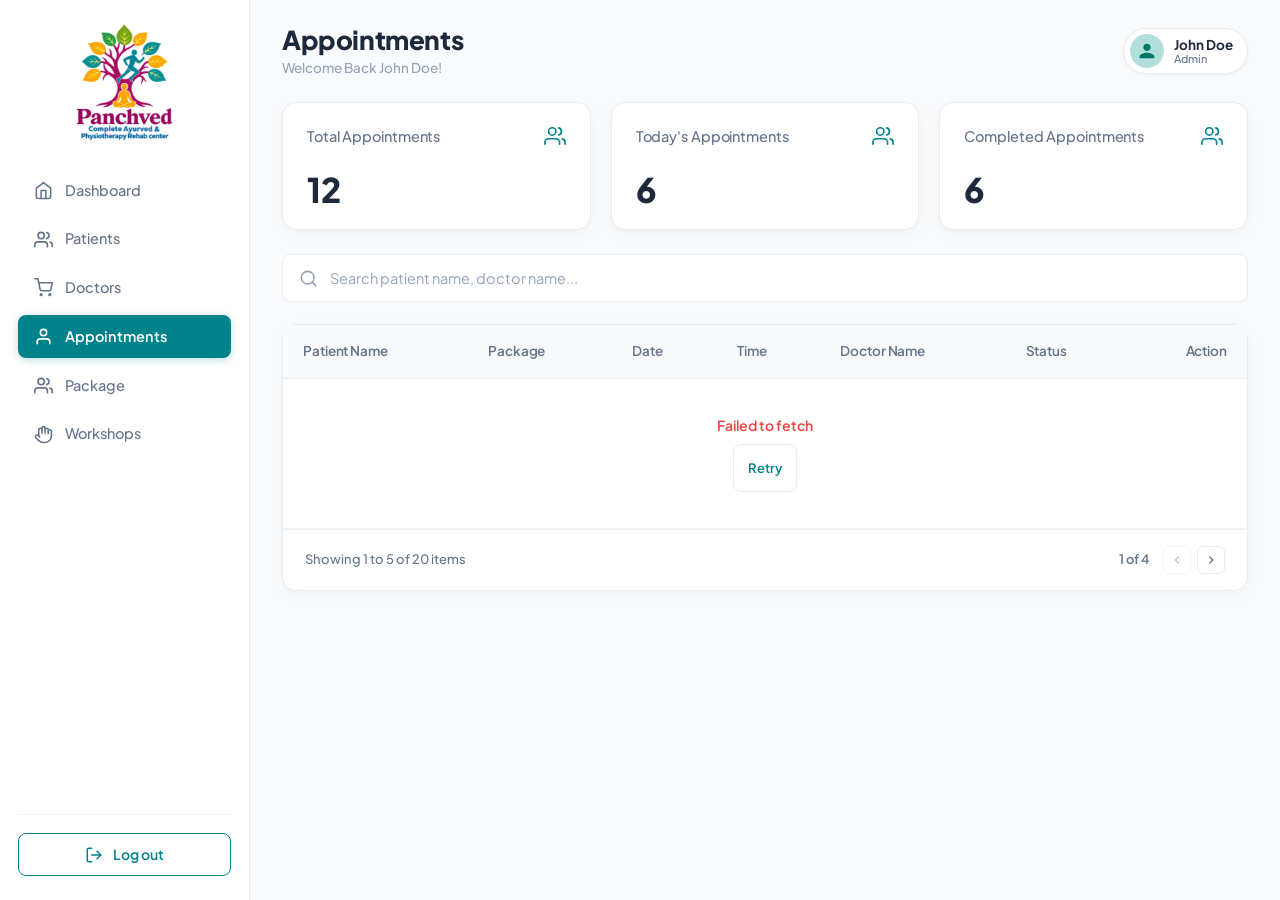
==== commit 5d250831: "update changes" ====
--- a/appointments.html
+++ b/appointments.html
@@ -173,7 +173,7 @@
               </svg>
             </div>
           </div>
-          <div class="stat-value">12</div>
+          <div class="stat-value" id="statTotalAppointments">12</div>
         </div>
 
         <!-- Today's Appointments Card -->
@@ -189,7 +189,7 @@
               </svg>
             </div>
           </div>
-          <div class="stat-value">6</div>
+          <div class="stat-value" id="statTodayAppointments">6</div>
         </div>
 
         <!-- Completed Appointments Card -->
@@ -205,7 +205,7 @@
               </svg>
             </div>
           </div>
-          <div class="stat-value">6</div>
+          <div class="stat-value" id="statCompletedAppointments">6</div>
         </div>
 
       </section>
@@ -557,6 +557,7 @@
     </div>
   </div>
 
+  <script src="api_config.js"></script>
   <script src="dashboard.js"></script>
   <script src="appointments.js"></script>
 </body>
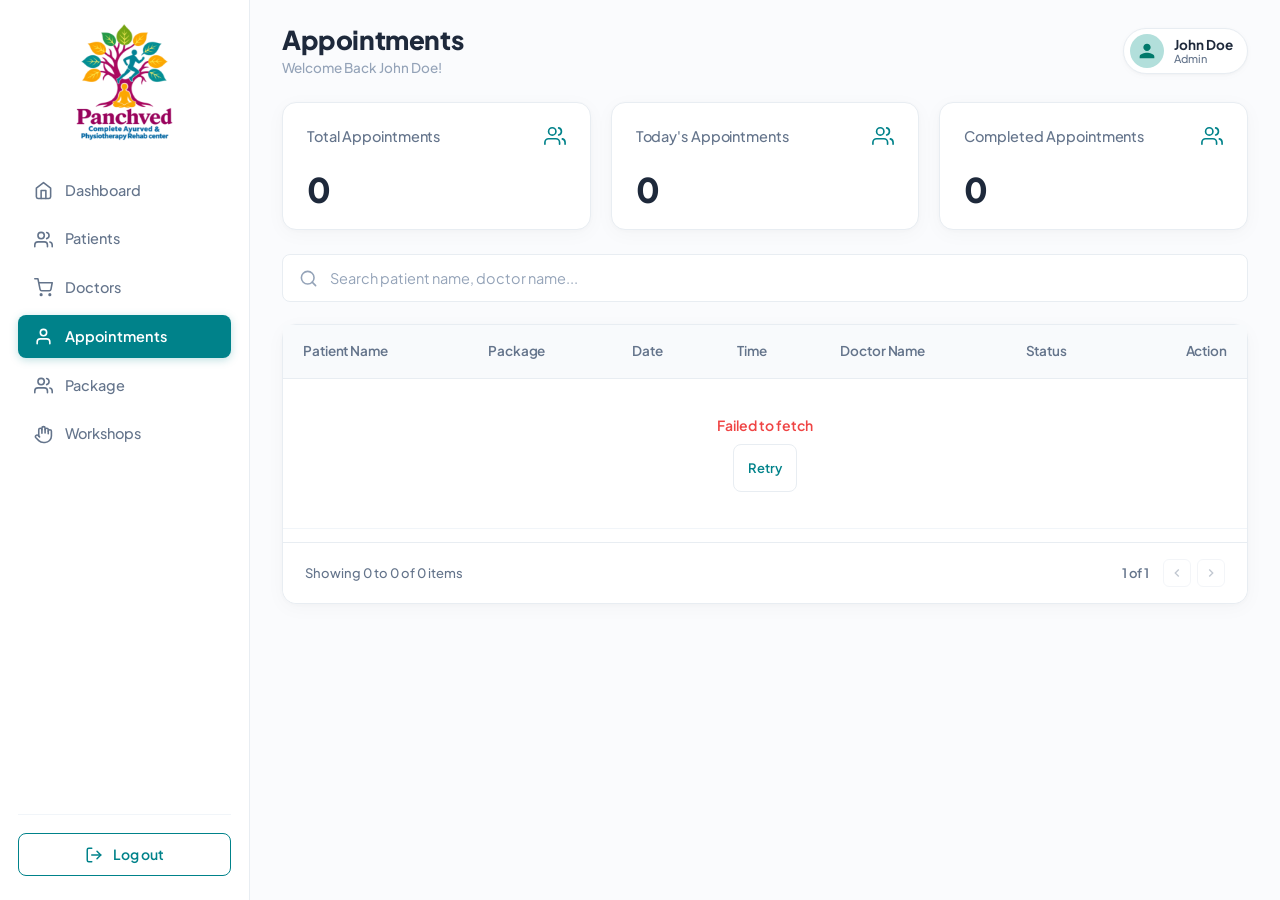
==== commit 77b0acea: "admin" ====
--- a/appointments.html
+++ b/appointments.html
@@ -173,7 +173,7 @@
               </svg>
             </div>
           </div>
-          <div class="stat-value" id="statTotalAppointments">12</div>
+          <div class="stat-value" id="statTotalAppointments">0</div>
         </div>
 
         <!-- Today's Appointments Card -->
@@ -189,7 +189,7 @@
               </svg>
             </div>
           </div>
-          <div class="stat-value" id="statTodayAppointments">6</div>
+          <div class="stat-value" id="statTodayAppointments">0</div>
         </div>
 
         <!-- Completed Appointments Card -->
@@ -205,7 +205,7 @@
               </svg>
             </div>
           </div>
-          <div class="stat-value" id="statCompletedAppointments">6</div>
+          <div class="stat-value" id="statCompletedAppointments">0</div>
         </div>
 
       </section>
@@ -244,212 +244,7 @@
               </tr>
             </thead>
             <tbody id="appointmentsTableBody">
-              
-              <!-- Row 1: Scheduled -->
-              <tr class="appointment-row" 
-                  data-id="ABC-001"
-                  data-patient="Rahul Mishra"
-                  data-package="Stress Management"
-                  data-date="2 Sept 2026"
-                  data-time="03:00 - 03:45 PM"
-                  data-table-time="8:00 AM"
-                  data-doctor="Dr. Nidhi Jha"
-                  data-duration="45 min"
-                  data-agenda="Lorem ipsum simple tx Lorem ipsumLorem ipsum simple tx Lorem ipsum"
-                  data-prescription="Lorem ipsum simple tx Lorem ipsumLorem ipsum simple tx Lorem ipsum"
-                  data-status="Scheduled">
-                <td class="td-patient-name font-bold">Rahul Mishra</td>
-                <td class="td-package text-muted-dark">Stress Management</td>
-                <td class="td-date text-muted-dark">2 Sep 2026</td>
-                <td class="td-time text-muted-dark">8:00 AM</td>
-                <td class="td-doctor text-muted-dark doctor-name-cell">Dr. Nidhi Jha</td>
-                <td class="td-status">
-                  <span class="status-badge appt-status status-scheduled">Scheduled</span>
-                </td>
-                <td class="td-action text-right">
-                  <div class="action-menu-container">
-                    <button type="button" class="action-dots-btn" aria-label="Actions for Rahul Mishra">
-                      <svg viewBox="0 0 24 24" fill="currentColor"><circle cx="12" cy="5" r="2"></circle><circle cx="12" cy="12" r="2"></circle><circle cx="12" cy="19" r="2"></circle></svg>
-                    </button>
-                    <div class="action-dropdown appt-dropdown" role="menu">
-                      <button type="button" class="dropdown-item reassign-btn" role="menuitem">
-                        <svg class="item-icon" viewBox="0 0 24 24" fill="none" stroke="currentColor" stroke-width="2">
-                          <path d="M17 3a2.828 2.828 0 1 1 4 4L7.5 20.5 2 22l1.5-5.5L17 3z"></path>
-                        </svg>
-                        <span>Reassign Doctor</span>
-                      </button>
-                      <button type="button" class="dropdown-item view-appt-btn" role="menuitem">
-                        <svg class="item-icon" viewBox="0 0 24 24" fill="none" stroke="currentColor" stroke-width="2">
-                          <path d="M1 12s4-8 11-8 11 8 11 8-4 8-11 8-11-8z"></path>
-                          <circle cx="12" cy="12" r="3"></circle>
-                        </svg>
-                        <span>View</span>
-                      </button>
-                    </div>
-                  </div>
-                </td>
-              </tr>
-
-              <!-- Row 2: Scheduled -->
-              <tr class="appointment-row" 
-                  data-id="ABC-002"
-                  data-patient="Rahul Mishra"
-                  data-package="Stress Management"
-                  data-date="2 Sept 2026"
-                  data-time="03:00 - 03:45 PM"
-                  data-table-time="8:00 AM"
-                  data-doctor="Dr. Nidhi Jha"
-                  data-duration="45 min"
-                  data-agenda="Lorem ipsum simple tx Lorem ipsumLorem ipsum simple tx Lorem ipsum"
-                  data-prescription="Lorem ipsum simple tx Lorem ipsumLorem ipsum simple tx Lorem ipsum"
-                  data-status="Scheduled">
-                <td class="td-patient-name font-bold">Rahul Mishra</td>
-                <td class="td-package text-muted-dark">Stress Management</td>
-                <td class="td-date text-muted-dark">2 Sep 2026</td>
-                <td class="td-time text-muted-dark">8:00 AM</td>
-                <td class="td-doctor text-muted-dark doctor-name-cell">Dr. Nidhi Jha</td>
-                <td class="td-status">
-                  <span class="status-badge appt-status status-scheduled">Scheduled</span>
-                </td>
-                <td class="td-action text-right">
-                  <div class="action-menu-container">
-                    <button type="button" class="action-dots-btn" aria-label="Actions for Rahul Mishra">
-                      <svg viewBox="0 0 24 24" fill="currentColor"><circle cx="12" cy="5" r="2"></circle><circle cx="12" cy="12" r="2"></circle><circle cx="12" cy="19" r="2"></circle></svg>
-                    </button>
-                    <div class="action-dropdown appt-dropdown" role="menu">
-                      <button type="button" class="dropdown-item reassign-btn" role="menuitem">
-                        <svg class="item-icon" viewBox="0 0 24 24" fill="none" stroke="currentColor" stroke-width="2"><path d="M17 3a2.828 2.828 0 1 1 4 4L7.5 20.5 2 22l1.5-5.5L17 3z"></path></svg>
-                        <span>Reassign Doctor</span>
-                      </button>
-                      <button type="button" class="dropdown-item view-appt-btn" role="menuitem">
-                        <svg class="item-icon" viewBox="0 0 24 24" fill="none" stroke="currentColor" stroke-width="2"><path d="M1 12s4-8 11-8 11 8 11 8-4 8-11 8-11-8z"></path><circle cx="12" cy="12" r="3"></circle></svg>
-                        <span>View</span>
-                      </button>
-                    </div>
-                  </div>
-                </td>
-              </tr>
-
-              <!-- Row 3: Completed -->
-              <tr class="appointment-row" 
-                  data-id="ABC-003"
-                  data-patient="Rahul Mishra"
-                  data-package="Stress Management"
-                  data-date="2 Sept 2026"
-                  data-time="03:00 - 03:45 PM"
-                  data-table-time="8:00 AM"
-                  data-doctor="Dr. Nidhi Jha"
-                  data-duration="45 min"
-                  data-agenda="Lorem ipsum simple tx Lorem ipsumLorem ipsum simple tx Lorem ipsum"
-                  data-prescription="Lorem ipsum simple tx Lorem ipsumLorem ipsum simple tx Lorem ipsum"
-                  data-status="Completed">
-                <td class="td-patient-name font-bold">Rahul Mishra</td>
-                <td class="td-package text-muted-dark">Stress Management</td>
-                <td class="td-date text-muted-dark">2 Sep 2026</td>
-                <td class="td-time text-muted-dark">8:00 AM</td>
-                <td class="td-doctor text-muted-dark doctor-name-cell">Dr. Nidhi Jha</td>
-                <td class="td-status">
-                  <span class="status-badge appt-status status-completed">Completed</span>
-                </td>
-                <td class="td-action text-right">
-                  <div class="action-menu-container">
-                    <button type="button" class="action-dots-btn" aria-label="Actions for Rahul Mishra">
-                      <svg viewBox="0 0 24 24" fill="currentColor"><circle cx="12" cy="5" r="2"></circle><circle cx="12" cy="12" r="2"></circle><circle cx="12" cy="19" r="2"></circle></svg>
-                    </button>
-                    <div class="action-dropdown appt-dropdown" role="menu">
-                      <button type="button" class="dropdown-item reassign-btn" role="menuitem">
-                        <svg class="item-icon" viewBox="0 0 24 24" fill="none" stroke="currentColor" stroke-width="2"><path d="M17 3a2.828 2.828 0 1 1 4 4L7.5 20.5 2 22l1.5-5.5L17 3z"></path></svg>
-                        <span>Reassign Doctor</span>
-                      </button>
-                      <button type="button" class="dropdown-item view-appt-btn" role="menuitem">
-                        <svg class="item-icon" viewBox="0 0 24 24" fill="none" stroke="currentColor" stroke-width="2"><path d="M1 12s4-8 11-8 11 8 11 8-4 8-11 8-11-8z"></path><circle cx="12" cy="12" r="3"></circle></svg>
-                        <span>View</span>
-                      </button>
-                    </div>
-                  </div>
-                </td>
-              </tr>
-
-              <!-- Row 4: Completed -->
-              <tr class="appointment-row" 
-                  data-id="ABC-004"
-                  data-patient="Rahul Mishra"
-                  data-package="Stress Management"
-                  data-date="2 Sept 2026"
-                  data-time="03:00 - 03:45 PM"
-                  data-table-time="8:00 AM"
-                  data-doctor="Dr. Nidhi Jha"
-                  data-duration="45 min"
-                  data-agenda="Lorem ipsum simple tx Lorem ipsumLorem ipsum simple tx Lorem ipsum"
-                  data-prescription="Lorem ipsum simple tx Lorem ipsumLorem ipsum simple tx Lorem ipsum"
-                  data-status="Completed">
-                <td class="td-patient-name font-bold">Rahul Mishra</td>
-                <td class="td-package text-muted-dark">Stress Management</td>
-                <td class="td-date text-muted-dark">2 Sep 2026</td>
-                <td class="td-time text-muted-dark">8:00 AM</td>
-                <td class="td-doctor text-muted-dark doctor-name-cell">Dr. Nidhi Jha</td>
-                <td class="td-status">
-                  <span class="status-badge appt-status status-completed">Completed</span>
-                </td>
-                <td class="td-action text-right">
-                  <div class="action-menu-container">
-                    <button type="button" class="action-dots-btn" aria-label="Actions for Rahul Mishra">
-                      <svg viewBox="0 0 24 24" fill="currentColor"><circle cx="12" cy="5" r="2"></circle><circle cx="12" cy="12" r="2"></circle><circle cx="12" cy="19" r="2"></circle></svg>
-                    </button>
-                    <div class="action-dropdown appt-dropdown" role="menu">
-                      <button type="button" class="dropdown-item reassign-btn" role="menuitem">
-                        <svg class="item-icon" viewBox="0 0 24 24" fill="none" stroke="currentColor" stroke-width="2"><path d="M17 3a2.828 2.828 0 1 1 4 4L7.5 20.5 2 22l1.5-5.5L17 3z"></path></svg>
-                        <span>Reassign Doctor</span>
-                      </button>
-                      <button type="button" class="dropdown-item view-appt-btn" role="menuitem">
-                        <svg class="item-icon" viewBox="0 0 24 24" fill="none" stroke="currentColor" stroke-width="2"><path d="M1 12s4-8 11-8 11 8 11 8-4 8-11 8-11-8z"></path><circle cx="12" cy="12" r="3"></circle></svg>
-                        <span>View</span>
-                      </button>
-                    </div>
-                  </div>
-                </td>
-              </tr>
-
-              <!-- Row 5: Completed -->
-              <tr class="appointment-row" 
-                  data-id="ABC-005"
-                  data-patient="Rahul Mishra"
-                  data-package="Stress Management"
-                  data-date="2 Sept 2026"
-                  data-time="03:00 - 03:45 PM"
-                  data-table-time="8:00 AM"
-                  data-doctor="Dr. Nidhi Jha"
-                  data-duration="45 min"
-                  data-agenda="Lorem ipsum simple tx Lorem ipsumLorem ipsum simple tx Lorem ipsum"
-                  data-prescription="Lorem ipsum simple tx Lorem ipsumLorem ipsum simple tx Lorem ipsum"
-                  data-status="Completed">
-                <td class="td-patient-name font-bold">Rahul Mishra</td>
-                <td class="td-package text-muted-dark">Stress Management</td>
-                <td class="td-date text-muted-dark">2 Sep 2026</td>
-                <td class="td-time text-muted-dark">8:00 AM</td>
-                <td class="td-doctor text-muted-dark doctor-name-cell">Dr. Nidhi Jha</td>
-                <td class="td-status">
-                  <span class="status-badge appt-status status-completed">Completed</span>
-                </td>
-                <td class="td-action text-right">
-                  <div class="action-menu-container">
-                    <button type="button" class="action-dots-btn" aria-label="Actions for Rahul Mishra">
-                      <svg viewBox="0 0 24 24" fill="currentColor"><circle cx="12" cy="5" r="2"></circle><circle cx="12" cy="12" r="2"></circle><circle cx="12" cy="19" r="2"></circle></svg>
-                    </button>
-                    <div class="action-dropdown appt-dropdown" role="menu">
-                      <button type="button" class="dropdown-item reassign-btn" role="menuitem">
-                        <svg class="item-icon" viewBox="0 0 24 24" fill="none" stroke="currentColor" stroke-width="2"><path d="M17 3a2.828 2.828 0 1 1 4 4L7.5 20.5 2 22l1.5-5.5L17 3z"></path></svg>
-                        <span>Reassign Doctor</span>
-                      </button>
-                      <button type="button" class="dropdown-item view-appt-btn" role="menuitem">
-                        <svg class="item-icon" viewBox="0 0 24 24" fill="none" stroke="currentColor" stroke-width="2"><path d="M1 12s4-8 11-8 11 8 11 8-4 8-11 8-11-8z"></path><circle cx="12" cy="12" r="3"></circle></svg>
-                        <span>View</span>
-                      </button>
-                    </div>
-                  </div>
-                </td>
-              </tr>
-
+              <!-- Dynamically populated via appointments.js & get_appointments.php -->
             </tbody>
           </table>
         </div>
@@ -457,15 +252,15 @@
         <!-- Table Footer / Pagination -->
         <footer class="table-pagination-footer">
           <div class="pagination-info">
-            Showing <span id="apptShowingStart">1</span> to <span id="apptShowingEnd">5</span> of <span id="apptTotalItems">20</span> items
+            Showing <span id="apptShowingStart">0</span> to <span id="apptShowingEnd">0</span> of <span id="apptTotalItems">0</span> items
           </div>
           <div class="pagination-controls">
-            <span class="page-indicator" id="apptPageIndicator">1 of 4</span>
+            <span class="page-indicator" id="apptPageIndicator">1 of 1</span>
             <div class="page-arrows">
               <button type="button" class="pagination-arrow-btn" id="apptPrevPageBtn" aria-label="Previous page" disabled>
                 <svg viewBox="0 0 24 24" fill="none" stroke="currentColor" stroke-width="2.2"><polyline points="15 18 9 12 15 6"></polyline></svg>
               </button>
-              <button type="button" class="pagination-arrow-btn" id="apptNextPageBtn" aria-label="Next page">
+              <button type="button" class="pagination-arrow-btn" id="apptNextPageBtn" aria-label="Next page" disabled>
                 <svg viewBox="0 0 24 24" fill="none" stroke="currentColor" stroke-width="2.2"><polyline points="9 18 15 12 9 6"></polyline></svg>
               </button>
             </div>
@@ -495,10 +290,6 @@
             <div class="select-dropdown-container">
               <select id="doctorSelectInput" class="form-select-input" required>
                 <option value="" disabled selected>Select Doctor</option>
-                <option value="Dr. Nidhi Jha">Dr. Nidhi Jha</option>
-                <option value="Dr. Rohit Mehra">Dr. Rohit Mehra</option>
-                <option value="Dr. Priya Patel">Dr. Priya Patel</option>
-                <option value="Dr. Ankit Verma">Dr. Ankit Verma</option>
               </select>
               <svg class="select-chevron" viewBox="0 0 24 24" fill="none" stroke="currentColor" stroke-width="2.2">
                 <polyline points="6 9 12 15 18 9"></polyline>
@@ -542,15 +333,15 @@
 
       <div class="modal-body">
         <div class="details-grid">
-          <div class="detail-row"><span class="detail-key">Appointment ID:</span><span class="detail-val" id="modalApptId">ABC-001</span></div>
-          <div class="detail-row"><span class="detail-key">Patient Name:</span><span class="detail-val" id="modalApptPatient">Rahul Mishra</span></div>
-          <div class="detail-row"><span class="detail-key">Package:</span><span class="detail-val" id="modalApptPackage">Stress Management</span></div>
-          <div class="detail-row"><span class="detail-key">Date:</span><span class="detail-val" id="modalApptDate">2 Sept 2026</span></div>
-          <div class="detail-row"><span class="detail-key">Time:</span><span class="detail-val" id="modalApptTime">03:00 - 03:45 PM</span></div>
-          <div class="detail-row"><span class="detail-key">Doctors Name:</span><span class="detail-val" id="modalApptDoctor">Dr. Rohit Mehra</span></div>
-          <div class="detail-row"><span class="detail-key">Duration:</span><span class="detail-val" id="modalApptDuration">45 min</span></div>
-          <div class="detail-row"><span class="detail-key">Agenda:</span><span class="detail-val text-long" id="modalApptAgenda">Lorem ipsum simple tx Lorem ipsumLorem ipsum simple tx Lorem ipsum</span></div>
-          <div class="detail-row"><span class="detail-key">Prescription :</span><span class="detail-val text-long" id="modalApptPrescription">Lorem ipsum simple tx Lorem ipsumLorem ipsum simple tx Lorem ipsum</span></div>
+          <div class="detail-row"><span class="detail-key">Appointment ID:</span><span class="detail-val" id="modalApptId">-</span></div>
+          <div class="detail-row"><span class="detail-key">Patient Name:</span><span class="detail-val" id="modalApptPatient">-</span></div>
+          <div class="detail-row"><span class="detail-key">Package:</span><span class="detail-val" id="modalApptPackage">-</span></div>
+          <div class="detail-row"><span class="detail-key">Date:</span><span class="detail-val" id="modalApptDate">-</span></div>
+          <div class="detail-row"><span class="detail-key">Time:</span><span class="detail-val" id="modalApptTime">-</span></div>
+          <div class="detail-row"><span class="detail-key">Doctors Name:</span><span class="detail-val" id="modalApptDoctor">-</span></div>
+          <div class="detail-row"><span class="detail-key">Duration:</span><span class="detail-val" id="modalApptDuration">-</span></div>
+          <div class="detail-row"><span class="detail-key">Agenda:</span><span class="detail-val text-long" id="modalApptAgenda">-</span></div>
+          <div class="detail-row"><span class="detail-key">Prescription :</span><span class="detail-val text-long" id="modalApptPrescription">-</span></div>
         </div>
       </div>
 
--- a/dashboard.css
+++ b/dashboard.css
@@ -295,7 +295,7 @@
   flex-direction: column;
   padding: 24px 32px 36px;
   max-width: 1440px;
-  overflow-x: hidden;
+  overflow-x: clip;
 }
 
 /* Content Header */
@@ -469,6 +469,10 @@
 }
 
 /* Filter Dropdown */
+.chart-filter-wrapper {
+  position: relative;
+}
+
 .custom-select {
   display: inline-flex;
   align-items: center;
@@ -499,6 +503,51 @@
   width: 14px;
   height: 14px;
   stroke-width: 2.2;
+  transition: transform var(--transition-fast);
+}
+
+.custom-select.active .dropdown-chevron {
+  transform: rotate(180deg);
+}
+
+.custom-dropdown-menu {
+  position: absolute;
+  top: calc(100% + 6px);
+  right: 0;
+  background: #FFFFFF;
+  border: 1px solid var(--border-color);
+  border-radius: var(--radius-md);
+  box-shadow: 0 4px 16px rgba(0, 0, 0, 0.1);
+  min-width: 180px;
+  z-index: 50;
+  display: none;
+  flex-direction: column;
+  padding: 4px;
+}
+
+.custom-dropdown-menu.show {
+  display: flex;
+}
+
+.dropdown-menu-item {
+  padding: 8px 12px;
+  font-size: 13px;
+  font-weight: 500;
+  color: var(--text-secondary);
+  border-radius: var(--radius-sm);
+  cursor: pointer;
+  transition: all var(--transition-fast);
+}
+
+.dropdown-menu-item:hover {
+  background-color: var(--primary-teal-light);
+  color: var(--primary-teal);
+}
+
+.dropdown-menu-item.active {
+  background-color: var(--primary-teal);
+  color: #FFFFFF;
+  font-weight: 600;
 }
 
 /* SVG Chart */
--- a/patients.css
+++ b/patients.css
@@ -117,13 +117,19 @@
   border: 1px solid var(--border-color);
   border-radius: var(--radius-lg);
   box-shadow: var(--shadow-card);
-  overflow: visible; /* Required so dropdown isn't clipped */
+  overflow: visible !important;
+  position: relative;
+  min-height: 280px;
+  display: flex;
+  flex-direction: column;
+  justify-content: space-between;
 }
 
 .table-responsive {
   width: 100%;
-  overflow-x: auto;
-  -webkit-overflow-scrolling: touch;
+  overflow: visible !important;
+  position: relative;
+  flex: 1 1 auto;
 }
 
 .patients-table {
@@ -281,23 +287,36 @@
   position: absolute;
   right: 0;
   top: calc(100% + 4px);
+  bottom: auto;
   background: #FFFFFF;
-  border: 1px solid var(--border-color);
-  border-radius: var(--radius-md);
-  box-shadow: 0 10px 25px -4px rgba(0, 0, 0, 0.1), 0 4px 10px -2px rgba(0, 0, 0, 0.04);
+  border: 1px solid var(--border-color, #E2E8F0);
+  border-radius: var(--radius-md, 10px);
+  box-shadow: 0 10px 25px -4px rgba(0, 0, 0, 0.12), 0 4px 10px -2px rgba(0, 0, 0, 0.05);
   min-width: 140px;
   padding: 6px 0;
-  z-index: 80;
+  z-index: 1050 !important;
   opacity: 0;
   visibility: hidden;
-  transform: translateY(-6px);
+  pointer-events: none;
+  transform: translateY(-4px);
   transition: opacity var(--transition-fast), transform var(--transition-fast), visibility var(--transition-fast);
 }
 
 .action-dropdown.open {
   opacity: 1;
   visibility: visible;
+  pointer-events: auto;
   transform: translateY(0);
+}
+
+.action-dropdown.dropup {
+  top: auto !important;
+  bottom: calc(100% + 6px) !important;
+  transform: translateY(4px);
+}
+
+.action-dropdown.dropup.open {
+  transform: translateY(0) !important;
 }
 
 .dropdown-item {
@@ -346,6 +365,7 @@
   background: #FFFFFF;
   border-bottom-left-radius: var(--radius-lg);
   border-bottom-right-radius: var(--radius-lg);
+  margin-top: auto;
 }
 
 .pagination-info {
@@ -410,8 +430,8 @@
   position: fixed;
   inset: 0;
   background-color: rgba(15, 23, 42, 0.45);
-  backdrop-filter: blur(2px);
-  z-index: 1000;
+  backdrop-filter: blur(3px);
+  z-index: 9999 !important;
   display: flex;
   align-items: center;
   justify-content: center;
@@ -587,11 +607,16 @@
   }
 
   .table-pagination-footer {
-    flex-direction: column;
-    gap: 12px;
-    align-items: flex-start;
-    padding: 14px 16px;
-  }
+  display: flex;
+  align-items: center;
+  justify-content: space-between;
+  padding: 16px 22px;
+  border-top: 1px solid var(--border-color);
+  background: #FFFFFF;
+  border-bottom-left-radius: var(--radius-lg);
+  border-bottom-right-radius: var(--radius-lg);
+  margin-top: auto;
+}
 
   .pagination-controls {
     align-self: flex-end;
--- a/appointments.css
+++ b/appointments.css
@@ -163,6 +163,17 @@
   padding: 6px 0;
   border-radius: 10px;
   box-shadow: 0 10px 25px -4px rgba(0, 0, 0, 0.12), 0 4px 10px -2px rgba(0, 0, 0, 0.04);
+}
+
+/* For bottom rows, open dropdown upwards so it never pushes or creates extra space below */
+.appt-dropdown.dropup {
+  top: auto !important;
+  bottom: calc(100% + 6px) !important;
+  transform: translateY(4px);
+}
+
+.appt-dropdown.dropup.open {
+  transform: translateY(0) !important;
 }
 
 .appt-dropdown .dropdown-item {
